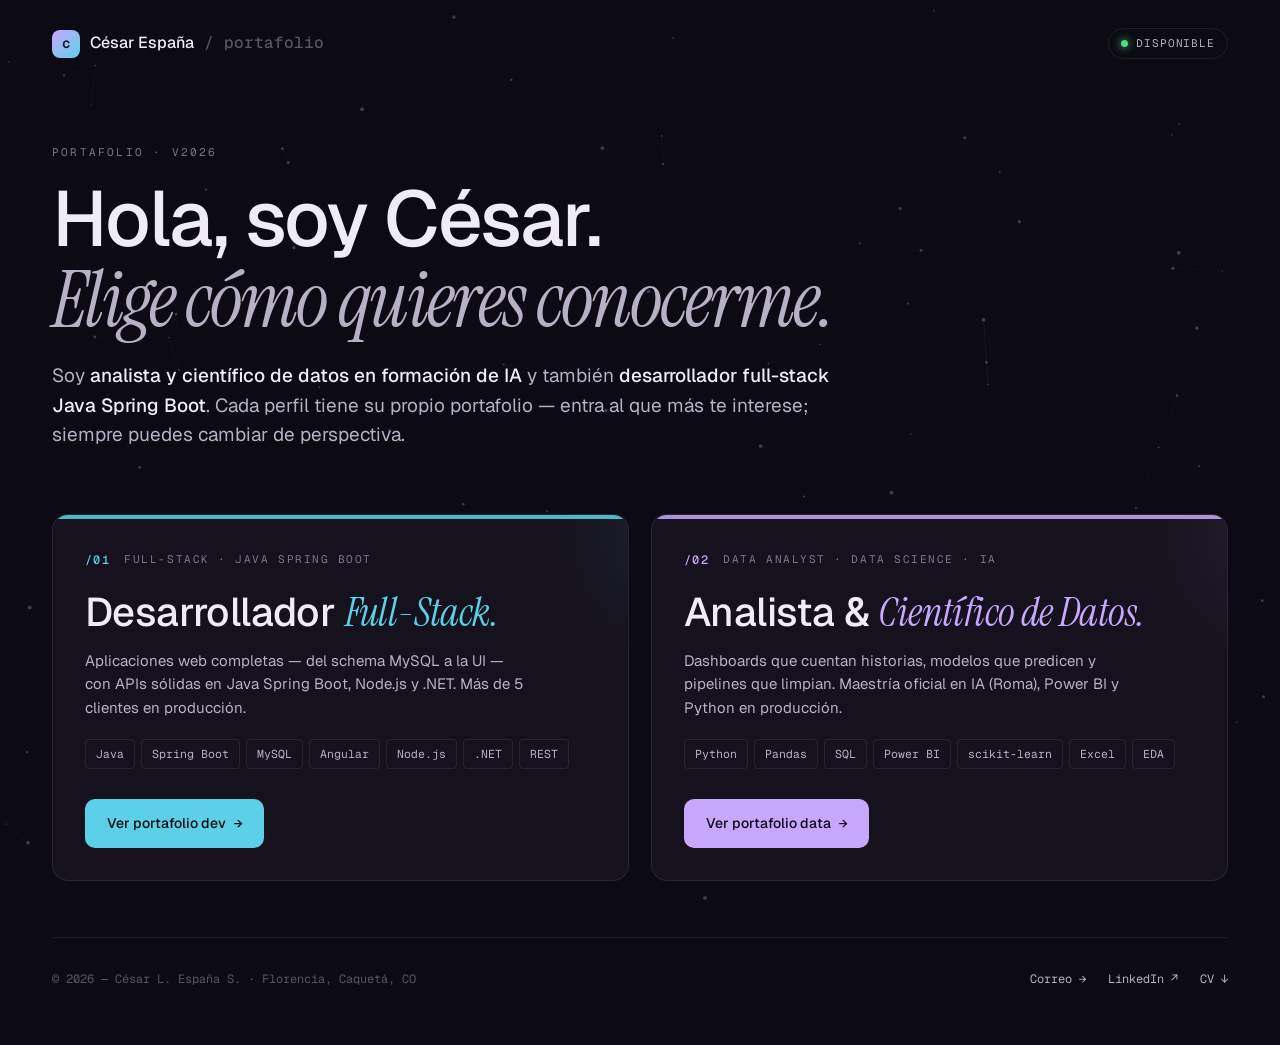
==== index.html @ 20177802 "Actualiza rutas tras renombrar carpetas a Develop/, Analyst/, Documentos/ - dev/ → Develop/ - analys" ====
<!doctype html>
<html lang="es">
<head>
<meta charset="utf-8" />
<meta name="viewport" content="width=device-width, initial-scale=1" />
<title>César España — Elige una perspectiva</title>
<meta name="description" content="César Libardo España Salguero — dos perspectivas: desarrollador Full-Stack Java Spring Boot y Analista / Científico de Datos." />

<link rel="icon" href="data:image/svg+xml,%3Csvg xmlns='http://www.w3.org/2000/svg' viewBox='0 0 32 32'%3E%3Crect width='32' height='32' rx='8' fill='%2315131c'/%3E%3Ctext x='16' y='22' font-family='monospace' font-size='18' fill='%23c8a8ff' text-anchor='middle'%3Ec%3C/text%3E%3C/svg%3E" />

<link rel="preconnect" href="https://fonts.googleapis.com">
<link rel="preconnect" href="https://fonts.gstatic.com" crossorigin>
<link href="https://fonts.googleapis.com/css2?family=Geist:wght@300;400;500;600;700&family=Geist+Mono:wght@400;500&family=Instrument+Serif:ital@0;1&display=swap" rel="stylesheet">

<link rel="stylesheet" href="style.css" />
</head>

<body>

<!-- fondo neuronal -->
<canvas id="ambientNet" aria-hidden="true"></canvas>

<main class="chooser">

  <!-- nav minimalista -->
  <header class="ch-top">
    <a class="brand" href="#">
      <span class="mark">c</span>
      <span>César España</span>
      <span class="mono muted">/ portafolio</span>
    </a>
    <span class="pill"><span class="dot"></span>Disponible</span>
  </header>

  <!-- intro centrado -->
  <section class="intro">
    <span class="eyebrow">Portafolio · v2026</span>
    <h1>
      Hola, soy César.<br/>
      <span class="serif">Elige cómo quieres conocerme.</span>
    </h1>
    <p class="lede">
      Soy <b>analista y científico de datos en formación de IA</b> y también
      <b>desarrollador full-stack Java Spring Boot</b>. Cada perfil tiene su propio
      portafolio — entra al que más te interese; siempre puedes cambiar de perspectiva.
    </p>
  </section>

  <!-- dos rutas -->
  <section class="paths">

    <a class="path path-dev" href="Develop/dev.html">
      <div class="ph-top">
        <span class="num">/01</span>
        <span class="tag">Full-Stack · Java Spring Boot</span>
      </div>
      <h2>Desarrollador <span class="serif">Full-Stack.</span></h2>
      <p>Aplicaciones web completas — del schema MySQL a la UI — con APIs sólidas
      en Java Spring Boot, Node.js y .NET. Más de 5 clientes en producción.</p>
      <ul class="ph-stack">
        <li>Java</li><li>Spring Boot</li><li>MySQL</li><li>Angular</li><li>Node.js</li><li>.NET</li><li>REST</li>
      </ul>
      <span class="ph-cta">Ver portafolio dev <span class="arrow">→</span></span>
    </a>

    <a class="path path-data" href="Analyst/analyst.html">
      <div class="ph-top">
        <span class="num">/02</span>
        <span class="tag">Data Analyst · Data Science · IA</span>
      </div>
      <h2>Analista &amp; <span class="serif">Científico de Datos.</span></h2>
      <p>Dashboards que cuentan historias, modelos que predicen y pipelines que limpian.
      Maestría oficial en IA (Roma), Power BI y Python en producción.</p>
      <ul class="ph-stack">
        <li>Python</li><li>Pandas</li><li>SQL</li><li>Power BI</li><li>scikit-learn</li><li>Excel</li><li>EDA</li>
      </ul>
      <span class="ph-cta">Ver portafolio data <span class="arrow">→</span></span>
    </a>

  </section>

  <!-- footer minimalista del chooser -->
  <footer class="ch-foot">
    <div class="ch-foot-row">
      <span class="mono muted">© 2026 — César L. España S. · Florencia, Caquetá, CO</span>
      <div class="ch-links">
        <a href="mailto:cesarespana.dev@gmail.com">Correo →</a>
        <a href="https://www.linkedin.com/in/cesar-libardo-espana-salguero-analista-de-datos-developer/" target="_blank" rel="noopener">LinkedIn ↗</a>
        <a href="Documentos/Cesar-Espana-CV.pdf" download>CV ↓</a>
      </div>
    </div>
  </footer>

</main>

<script src="app.js"></script>
</body>
</html>
---- style.css ----
/* ============================================================
   CHOOSER · index.html
   Landing con 2 botones — Desarrollador Full-Stack / Data Analyst
   ============================================================ */

/* ====== TOKENS ====== */
:root {
  --bg: #0c0a12;
  --bg-2: #110e18;
  --bg-card: #16121d;
  --line: rgba(255,255,255,0.08);
  --line-2: rgba(255,255,255,0.15);

  --text: #f0ecf7;
  --text-2: #b8b0c5;
  --text-3: #7d748a;
  --muted: #5a5365;

  --dev: #5cd0e8;        /* cyan */
  --data: #c8a8ff;       /* violet */
  --warn: #f0b95c;

  --font-sans: 'Geist', system-ui, -apple-system, sans-serif;
  --font-mono: 'Geist Mono', ui-monospace, monospace;
  --font-serif: 'Instrument Serif', Georgia, serif;
}

/* ====== BASE ====== */
* { box-sizing: border-box; margin: 0; padding: 0; }
html, body { height: 100%; background: var(--bg); color: var(--text); font-family: var(--font-sans); }
body { font-size: 16px; line-height: 1.55; -webkit-font-smoothing: antialiased; overflow-x: hidden; }
a { color: inherit; text-decoration: none; }
.serif { font-family: var(--font-serif); font-style: italic; font-weight: 400; }
.mono  { font-family: var(--font-mono); }
.muted { color: var(--muted); }
.eyebrow {
  display: inline-block;
  font-family: var(--font-mono);
  font-size: 11px;
  letter-spacing: 0.2em;
  text-transform: uppercase;
  color: var(--text-3);
  margin-bottom: 18px;
}

/* ====== FONDO NEURONAL ====== */
#ambientNet {
  position: fixed;
  inset: 0;
  width: 100%;
  height: 100%;
  z-index: 0;
  opacity: 0.55;
  pointer-events: none;
}

/* ====== LAYOUT GENERAL ====== */
.chooser {
  position: relative;
  z-index: 2;
  max-width: 1240px;
  margin: 0 auto;
  padding: 28px 32px 56px;
  min-height: 100vh;
  display: flex;
  flex-direction: column;
  gap: 56px;
}
@media (max-width: 720px) {
  .chooser { padding: 22px 18px 40px; gap: 40px; }
}

/* nav minimalista */
.ch-top {
  display: flex;
  align-items: center;
  justify-content: space-between;
  gap: 18px;
}
.brand {
  display: inline-flex;
  align-items: center;
  gap: 10px;
  font-weight: 500;
}
.brand .mark {
  width: 28px; height: 28px;
  border-radius: 8px;
  background: linear-gradient(135deg, var(--data), var(--dev));
  color: #1a1421;
  display: grid; place-items: center;
  font-family: var(--font-mono);
  font-weight: 600;
  font-size: 14px;
}
.pill {
  display: inline-flex;
  align-items: center;
  gap: 8px;
  padding: 6px 12px;
  border: 1px solid var(--line);
  border-radius: 999px;
  font-family: var(--font-mono);
  font-size: 11px;
  letter-spacing: 0.08em;
  text-transform: uppercase;
  color: var(--text-2);
}
.pill .dot {
  width: 7px; height: 7px;
  background: #4ade80;
  border-radius: 50%;
  box-shadow: 0 0 8px #4ade80;
  animation: pulse 2.4s ease-in-out infinite;
}
@keyframes pulse { 0%,100% { opacity: 0.6; } 50% { opacity: 1; } }

/* intro */
.intro {
  max-width: 820px;
  margin: 24px 0 0;
}
.intro h1 {
  font-size: clamp(40px, 6.4vw, 78px);
  line-height: 1.02;
  letter-spacing: -0.025em;
  font-weight: 500;
  margin-bottom: 22px;
}
.intro h1 .serif { color: var(--text-2); }
.intro .lede {
  font-size: clamp(16px, 1.6vw, 19px);
  color: var(--text-2);
  max-width: 64ch;
}
.intro .lede b { color: var(--text); font-weight: 500; }

/* paths */
.paths {
  display: grid;
  grid-template-columns: 1fr 1fr;
  gap: 22px;
  margin-top: 8px;
}
@media (max-width: 860px) {
  .paths { grid-template-columns: 1fr; }
}

.path {
  position: relative;
  display: flex;
  flex-direction: column;
  gap: 16px;
  padding: 36px 32px 32px;
  background: var(--bg-card);
  border: 1px solid var(--line);
  border-radius: 16px;
  overflow: hidden;
  transition: transform .35s cubic-bezier(.2,.7,.2,1), border-color .25s, box-shadow .25s;
}
.path::before {
  content: "";
  position: absolute;
  inset: 0 0 auto 0;
  height: 4px;
  background: var(--accent);
  opacity: 0.85;
}
.path::after {
  content: "";
  position: absolute;
  inset: -40% -40% auto auto;
  width: 320px; height: 320px;
  background: radial-gradient(circle at center, var(--accent) 0%, transparent 65%);
  opacity: 0.10;
  pointer-events: none;
  transition: opacity .35s;
}
.path:hover {
  transform: translateY(-4px);
  border-color: var(--accent);
  box-shadow: 0 24px 60px -28px rgba(0,0,0,0.6);
}
.path:hover::after { opacity: 0.22; }

.path-dev  { --accent: var(--dev); }
.path-data { --accent: var(--data); }

.ph-top {
  display: flex;
  align-items: center;
  gap: 14px;
}
.path .num {
  font-family: var(--font-mono);
  font-size: 12px;
  letter-spacing: 0.12em;
  color: var(--accent);
  font-weight: 500;
}
.path .tag {
  font-family: var(--font-mono);
  font-size: 11px;
  letter-spacing: 0.14em;
  text-transform: uppercase;
  color: var(--text-3);
}

.path h2 {
  font-size: clamp(28px, 3.2vw, 40px);
  line-height: 1.05;
  letter-spacing: -0.015em;
  font-weight: 500;
  margin-top: 6px;
}
.path h2 .serif { color: var(--accent); }
.path p {
  color: var(--text-2);
  font-size: 15px;
  max-width: 44ch;
}

.ph-stack {
  list-style: none;
  display: flex;
  flex-wrap: wrap;
  gap: 6px;
  margin-top: 4px;
}
.ph-stack li {
  font-family: var(--font-mono);
  font-size: 11.5px;
  padding: 5px 10px;
  border: 1px solid var(--line);
  border-radius: 4px;
  color: var(--text-2);
}

.ph-cta {
  display: inline-flex;
  align-items: center;
  gap: 8px;
  margin-top: 14px;
  padding: 14px 22px;
  background: var(--accent);
  color: #0c0a12;
  font-weight: 500;
  font-size: 14px;
  border-radius: 10px;
  width: fit-content;
  transition: gap .2s;
}
.path:hover .ph-cta { gap: 14px; }
.ph-cta .arrow { font-family: var(--font-mono); }

/* footer */
.ch-foot {
  margin-top: auto;
  padding-top: 32px;
  border-top: 1px solid var(--line);
}
.ch-foot-row {
  display: flex;
  justify-content: space-between;
  flex-wrap: wrap;
  gap: 16px;
  font-size: 12px;
  color: var(--text-3);
}
.ch-links {
  display: flex;
  gap: 22px;
  font-family: var(--font-mono);
  font-size: 12px;
}
.ch-links a {
  color: var(--text-2);
  transition: color .2s;
}
.ch-links a:hover { color: var(--text); }

/* reveal entry */
.intro, .paths, .ch-foot {
  animation: rise .8s cubic-bezier(.2,.7,.2,1) both;
}
.paths { animation-delay: .15s; }
.ch-foot { animation-delay: .3s; }
@keyframes rise {
  from { opacity: 0; transform: translateY(14px); }
  to   { opacity: 1; transform: none; }
}
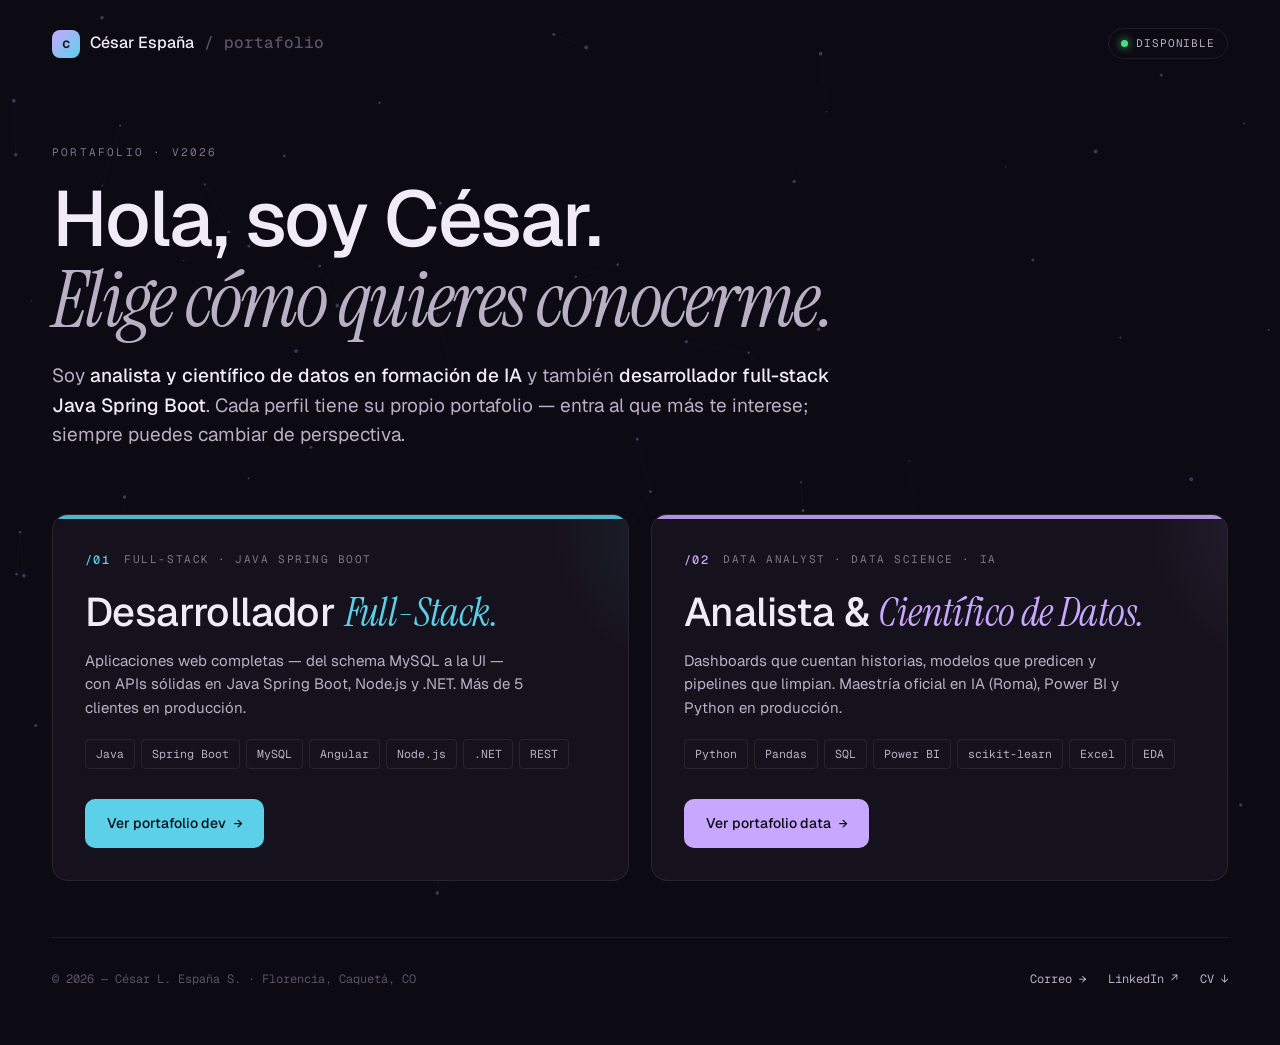
==== commit 959adb84: "Corrige rutas a analyst/ con minuscula para GitHub Pages (Linux) GitHub Pages es sensible a mayuscul" ====
--- a/index.html
+++ b/index.html
@@ -63,7 +63,7 @@
       <span class="ph-cta">Ver portafolio dev <span class="arrow">→</span></span>
     </a>
 
-    <a class="path path-data" href="Analyst/analyst.html">
+    <a class="path path-data" href="analyst/analyst.html">
       <div class="ph-top">
         <span class="num">/02</span>
         <span class="tag">Data Analyst · Data Science · IA</span>
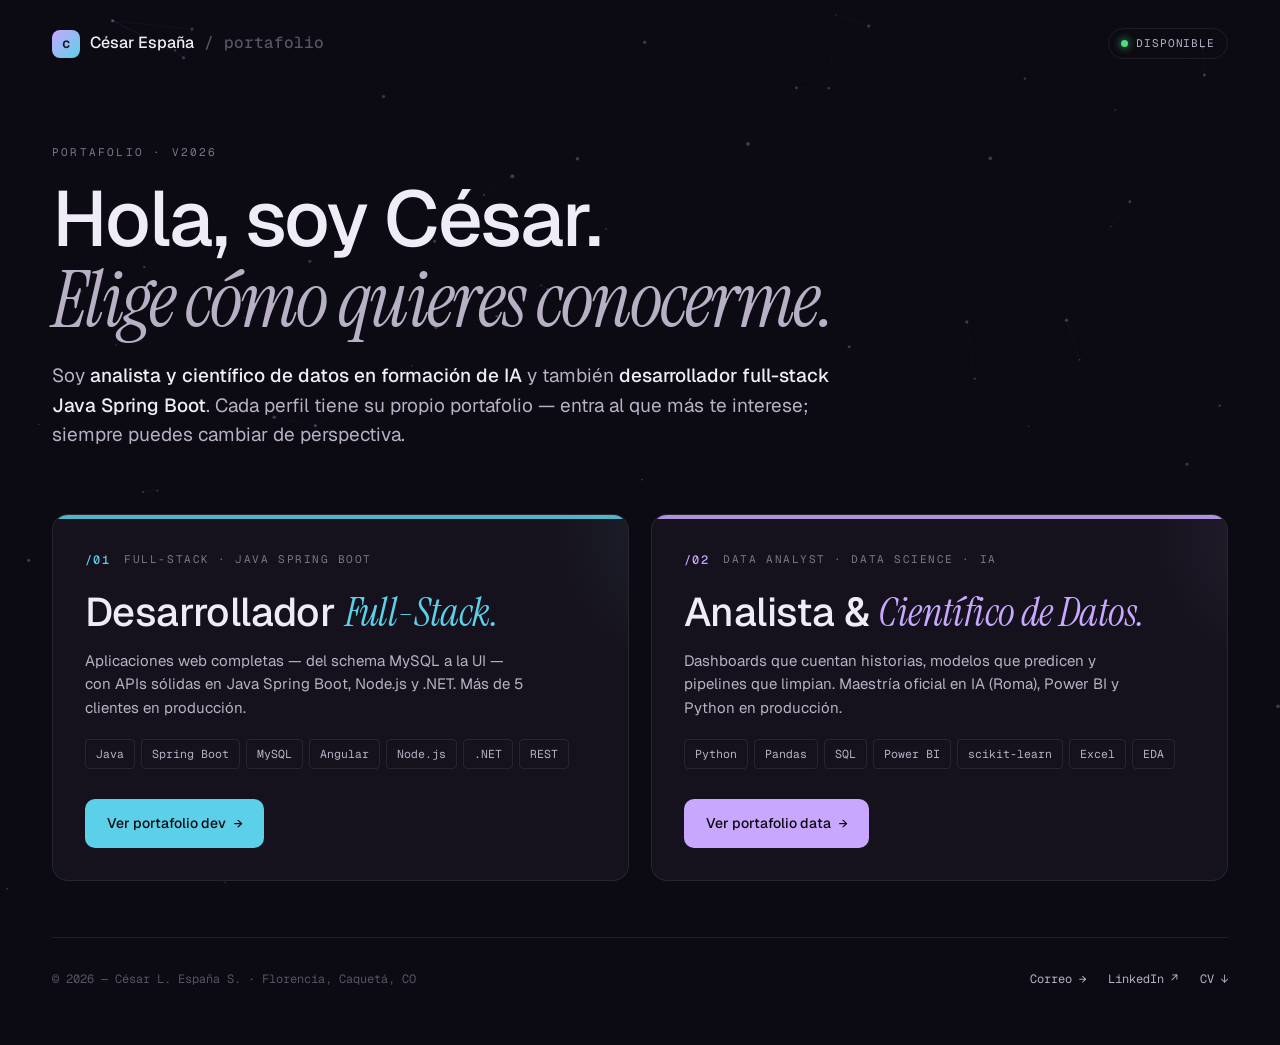
==== commit 8c01eb25: "Renombra analyst/ a Analyst/ en git y actualiza rutas Co-Authored-By: Claude Sonnet 4.6 <noreply@ant" ====
--- a/index.html
+++ b/index.html
@@ -63,7 +63,7 @@
       <span class="ph-cta">Ver portafolio dev <span class="arrow">→</span></span>
     </a>
 
-    <a class="path path-data" href="analyst/analyst.html">
+    <a class="path path-data" href="Analyst/analyst.html">
       <div class="ph-top">
         <span class="num">/02</span>
         <span class="tag">Data Analyst · Data Science · IA</span>
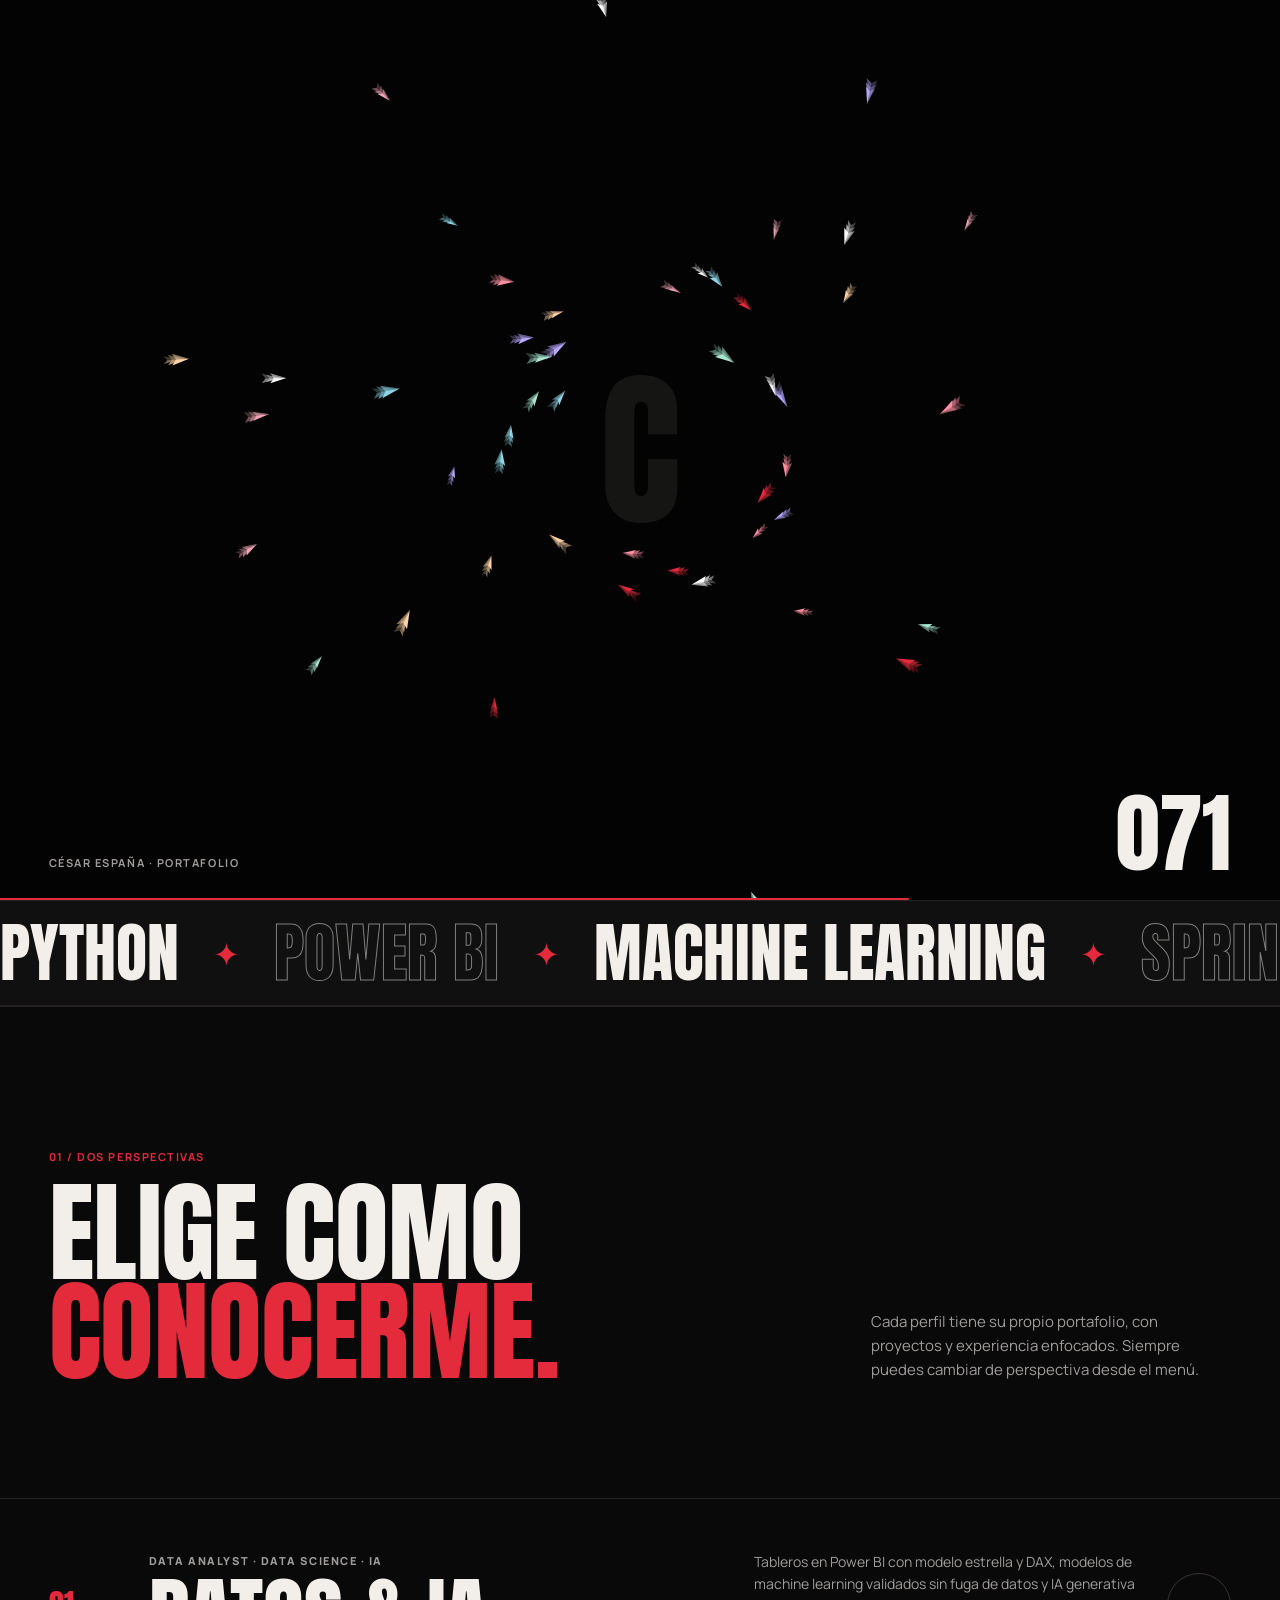
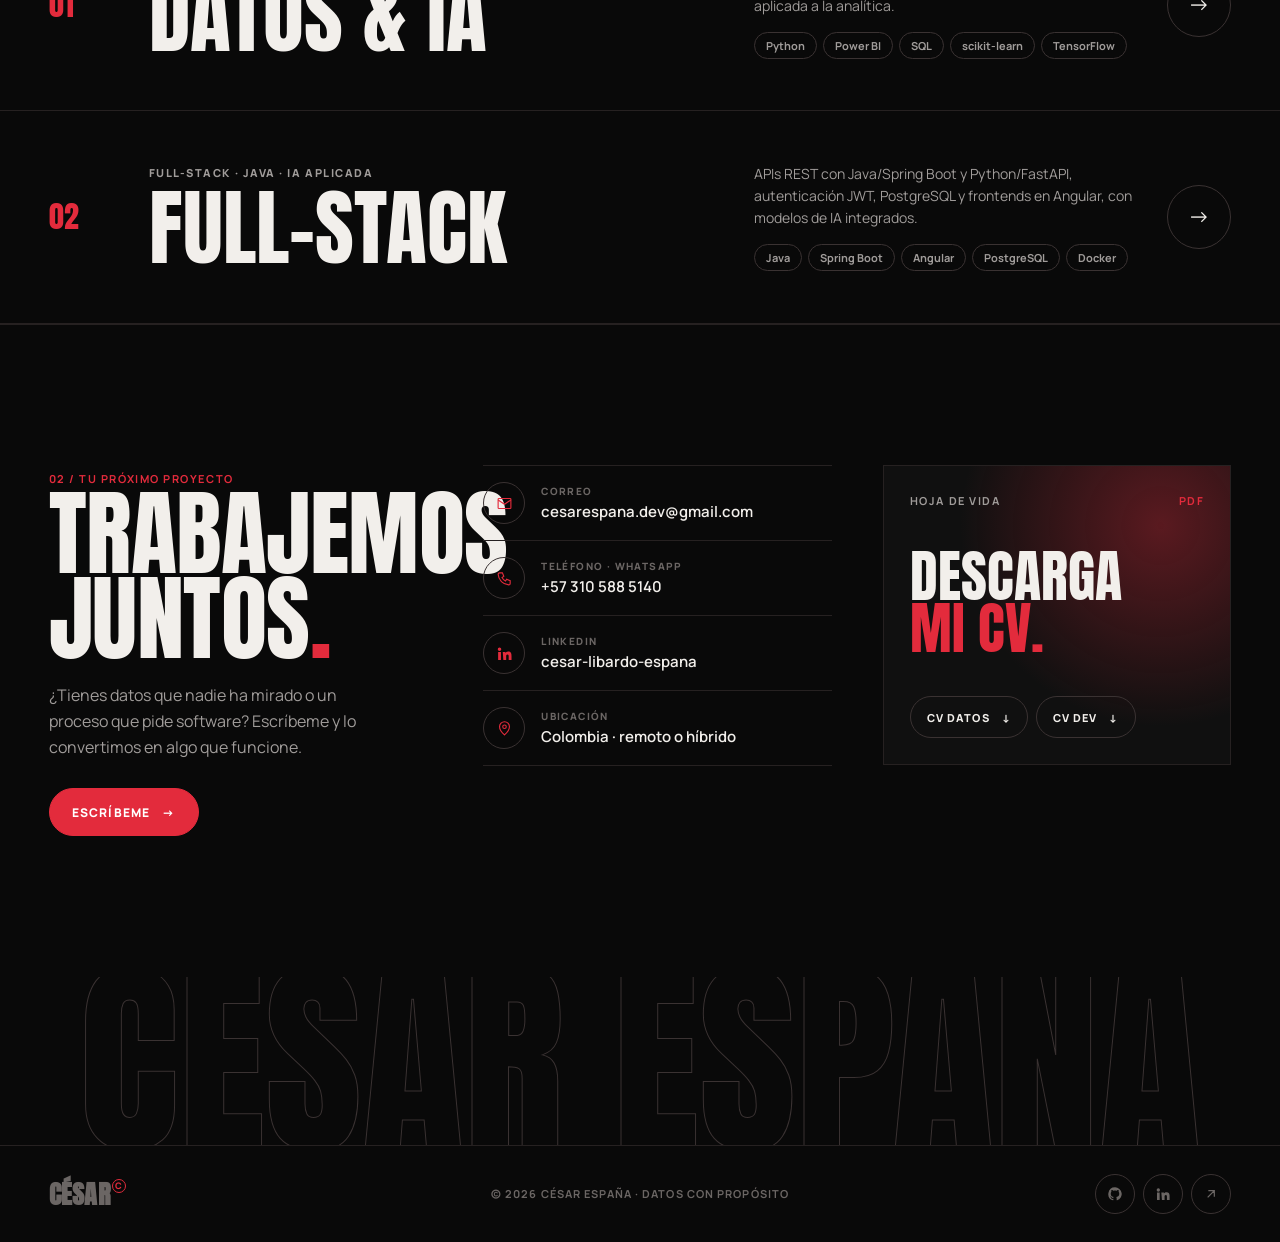
==== commit 2d8b09a1: "Rediseño del portafolio estilo cinematográfico y datos actualizados - Nuevo sistema visual compartid" ====
--- a/index.html
+++ b/index.html
@@ -3,96 +3,188 @@
 <head>
 <meta charset="utf-8" />
 <meta name="viewport" content="width=device-width, initial-scale=1" />
-<title>César España — Elige una perspectiva</title>
-<meta name="description" content="César Libardo España Salguero — dos perspectivas: desarrollador Full-Stack Java Spring Boot y Analista / Científico de Datos." />
-
-<link rel="icon" href="data:image/svg+xml,%3Csvg xmlns='http://www.w3.org/2000/svg' viewBox='0 0 32 32'%3E%3Crect width='32' height='32' rx='8' fill='%2315131c'/%3E%3Ctext x='16' y='22' font-family='monospace' font-size='18' fill='%23c8a8ff' text-anchor='middle'%3Ec%3C/text%3E%3C/svg%3E" />
-
+<title>César España · Portafolio</title>
+<meta name="description" content="César Libardo España Salguero: Ingeniero en Sistemas y Magíster en Inteligencia Artificial. Analista y científico de datos, y desarrollador full-stack con Java y Spring Boot." />
+<meta name="theme-color" content="#090909" />
+<link rel="icon" href="data:image/svg+xml,%3Csvg xmlns='http://www.w3.org/2000/svg' viewBox='0 0 32 32'%3E%3Crect width='32' height='32' fill='%23090909'/%3E%3Ctext x='16' y='25' font-family='Impact,sans-serif' font-size='24' fill='%23e32b3c' text-anchor='middle'%3EC%3C/text%3E%3C/svg%3E" />
 <link rel="preconnect" href="https://fonts.googleapis.com">
 <link rel="preconnect" href="https://fonts.gstatic.com" crossorigin>
-<link href="https://fonts.googleapis.com/css2?family=Geist:wght@300;400;500;600;700&family=Geist+Mono:wght@400;500&family=Instrument+Serif:ital@0;1&display=swap" rel="stylesheet">
-
-<link rel="stylesheet" href="style.css" />
+<link href="https://fonts.googleapis.com/css2?family=Anton&family=Caveat:wght@500&family=JetBrains+Mono:wght@400;500&family=Manrope:wght@400;500;600;700;800&display=swap" rel="stylesheet">
+<link rel="stylesheet" href="assets/theme.css" />
 </head>
 
-<body>
+<body data-page="home" class="page-home">
 
-<!-- fondo neuronal -->
-<canvas id="ambientNet" aria-hidden="true"></canvas>
+<!-- ═══════ PRELOADER: bandada alrededor de la C ═══════ -->
+<div class="preloader" id="preloader" aria-hidden="true">
+  <canvas></canvas>
+  <span class="pl-mark">C</span>
+  <div class="pl-foot">
+    <span class="label">César España · Portafolio</span>
+    <span class="pl-count">000</span>
+  </div>
+  <span class="pl-line"></span>
+</div>
 
-<main class="chooser">
+<div class="scroll-progress" aria-hidden="true"></div>
 
-  <!-- nav minimalista -->
-  <header class="ch-top">
-    <a class="brand" href="#">
-      <span class="mark">c</span>
-      <span>César España</span>
-      <span class="mono muted">/ portafolio</span>
+<!-- ═══════ HEADER ═══════ -->
+<header class="site-header">
+  <a class="logo" href="#home" aria-label="César España, inicio">CÉSAR<sup>C</sup></a>
+  <nav class="desktop-nav" aria-label="Principal">
+    <a href="#perspectivas">Perspectivas</a>
+    <a href="Analyst/analyst.html">Datos &amp; IA</a>
+    <a href="Develop/dev.html">Full-Stack</a>
+    <a href="#contacto">Contacto</a>
+  </nav>
+  <div class="header-actions">
+    <button class="motion-toggle" type="button"><i></i><span>Motion on</span></button>
+    <a class="header-cta" href="mailto:cesarespana.dev@gmail.com">Hablemos <span class="arr">↗</span></a>
+    <button class="menu-btn" type="button" aria-label="Abrir menú" aria-expanded="false"><span></span><span></span></button>
+  </div>
+</header>
+
+<div class="mobile-menu">
+  <nav aria-label="Menú móvil">
+    <a href="#perspectivas">Perspectivas</a>
+    <a href="Analyst/analyst.html">Datos &amp; IA</a>
+    <a href="Develop/dev.html">Full-Stack</a>
+    <a href="#contacto">Contacto</a>
+  </nav>
+  <div class="mm-foot">
+    <button class="motion-toggle" type="button"><i></i><span>Motion on</span></button>
+    <a class="label" href="mailto:cesarespana.dev@gmail.com">cesarespana.dev@gmail.com</a>
+  </div>
+</div>
+
+<main>
+
+<!-- ═══════ HERO ═══════ -->
+<section class="hero" id="home">
+  <div class="hero-meta">
+    <div class="role-line">
+      <span class="label red">Datos · IA / Full-Stack</span>
+      <span class="label">Ingeniero en Sistemas · Magíster en IA</span>
+    </div>
+    <span class="availability"><i></i>Disponible para trabajar</span>
+  </div>
+
+  <h1 class="hero-title">Portafolio</h1>
+
+  <div class="hero-photo">
+    <img src="Documentos/cesar-cutout.webp" alt="Retrato de César España" width="943" height="1024" />
+  </div>
+
+  <p class="hero-hand">hola, soy <b>César</b></p>
+
+  <div class="hero-intro fade-up" style="--d:1.1s">
+    <p>Soy <b>Ingeniero en Sistemas y Magíster en Inteligencia Artificial</b>. Convierto datos en tableros
+      que se entienden y construyo aplicaciones con Java, Python e IA. Elige qué perfil quieres ver.</p>
+  </div>
+
+  <div class="hero-side fade-up" style="--d:1.25s">
+    <div class="stat">+1 año<small>Freelance con clientes</small></div>
+    <div class="stat">02<small>Másteres en IA</small></div>
+  </div>
+
+  <div class="hero-bottom">
+    <a class="play-link" href="#perspectivas"><span class="circle">▶</span>Elegir perspectiva</a>
+    <span class="scroll-cue">Desliza para descubrir <i>↓</i></span>
+    <span class="label">Colombia · 2026</span>
+  </div>
+</section>
+
+<!-- ═══════ MARQUEE ═══════ -->
+<div class="marquee" aria-hidden="true">
+  <div class="marquee-track">
+    <span>Python</span><span>Power BI</span><span>Machine Learning</span><span>Spring Boot</span><span>SQL</span><span>TensorFlow</span><span>Angular</span><span>FastAPI</span>
+    <span>Python</span><span>Power BI</span><span>Machine Learning</span><span>Spring Boot</span><span>SQL</span><span>TensorFlow</span><span>Angular</span><span>FastAPI</span>
+  </div>
+</div>
+
+<!-- ═══════ PERSPECTIVAS ═══════ -->
+<section id="perspectivas">
+  <div class="section-wrap" style="padding-bottom:40px">
+    <div class="sec-head">
+      <div>
+        <span class="label red">01 / Dos perspectivas</span>
+        <h2 class="sec-title" data-split>Elige cómo<br><span class="accent">conocerme.</span></h2>
+      </div>
+      <p class="reveal">Cada perfil tiene su propio portafolio, con proyectos y experiencia enfocados.
+        Siempre puedes cambiar de perspectiva desde el menú.</p>
+    </div>
+  </div>
+
+  <div class="paths">
+    <a class="path reveal" href="Analyst/analyst.html">
+      <span class="path-num">01</span>
+      <h2><small>Data Analyst · Data Science · IA</small>Datos &amp; IA</h2>
+      <div class="path-copy">
+        <p>Tableros en Power BI con modelo estrella y DAX, modelos de machine learning validados sin fuga de datos
+          y IA generativa aplicada a la analítica.</p>
+        <div class="chips"><span class="chip">Python</span><span class="chip">Power BI</span><span class="chip">SQL</span><span class="chip">scikit-learn</span><span class="chip">TensorFlow</span></div>
+      </div>
+      <span class="path-arr">→</span>
     </a>
-    <span class="pill"><span class="dot"></span>Disponible</span>
-  </header>
+    <a class="path reveal" href="Develop/dev.html">
+      <span class="path-num">02</span>
+      <h2><small>Full-Stack · Java · IA aplicada</small>Full-Stack</h2>
+      <div class="path-copy">
+        <p>APIs REST con Java/Spring Boot y Python/FastAPI, autenticación JWT, PostgreSQL y frontends en Angular,
+          con modelos de IA integrados.</p>
+        <div class="chips"><span class="chip">Java</span><span class="chip">Spring Boot</span><span class="chip">Angular</span><span class="chip">PostgreSQL</span><span class="chip">Docker</span></div>
+      </div>
+      <span class="path-arr">→</span>
+    </a>
+  </div>
+</section>
 
-  <!-- intro centrado -->
-  <section class="intro">
-    <span class="eyebrow">Portafolio · v2026</span>
-    <h1>
-      Hola, soy César.<br/>
-      <span class="serif">Elige cómo quieres conocerme.</span>
-    </h1>
-    <p class="lede">
-      Soy <b>analista y científico de datos en formación de IA</b> y también
-      <b>desarrollador full-stack Java Spring Boot</b>. Cada perfil tiene su propio
-      portafolio — entra al que más te interese; siempre puedes cambiar de perspectiva.
-    </p>
-  </section>
+<!-- ═══════ CONTACTO ═══════ -->
+<section class="section-wrap" id="contacto">
+  <div class="contact-grid">
+    <div class="contact-intro">
+      <span class="label red">02 / Tu próximo proyecto</span>
+      <h2 class="sec-title" data-split>Trabajemos<br>juntos<span class="dot">.</span></h2>
+      <p class="reveal">¿Tienes datos que nadie ha mirado o un proceso que pide software? Escríbeme y lo convertimos en algo que funcione.</p>
+      <a class="btn btn-solid reveal" href="mailto:cesarespana.dev@gmail.com">Escríbeme <span class="arr">→</span></a>
+    </div>
 
-  <!-- dos rutas -->
-  <section class="paths">
+    <ul class="contact-list reveal" style="--d:.1s">
+      <li><span class="ic"><svg viewBox="0 0 24 24" fill="none" stroke="currentColor" stroke-width="1.6"><rect x="3" y="5" width="18" height="14" rx="1"/><path d="m3 7 9 6 9-6"/></svg></span>
+        <div><small>Correo</small><a href="mailto:cesarespana.dev@gmail.com">cesarespana.dev@gmail.com</a></div></li>
+      <li><span class="ic"><svg viewBox="0 0 24 24" fill="none" stroke="currentColor" stroke-width="1.6"><path d="M5 4h4l2 5-2.5 1.5a11 11 0 0 0 5 5L15 13l5 2v4a2 2 0 0 1-2 2A16 16 0 0 1 3 6a2 2 0 0 1 2-2"/></svg></span>
+        <div><small>Teléfono · WhatsApp</small><a href="tel:+573105885140">+57 310 588 5140</a></div></li>
+      <li><span class="ic"><svg viewBox="0 0 24 24" fill="currentColor"><path d="M4.98 3.5a2.5 2.5 0 1 1 0 5 2.5 2.5 0 0 1 0-5M3 9.75h4V21H3zM9.5 9.75h3.8v1.6h.06c.53-1 1.83-2.05 3.77-2.05 4.03 0 4.77 2.65 4.77 6.1V21h-4v-4.9c0-1.17-.02-2.68-1.63-2.68-1.64 0-1.89 1.28-1.89 2.6V21h-4z"/></svg></span>
+        <div><small>LinkedIn</small><a href="https://www.linkedin.com/in/cesar-libardo-espana-salguero-analista-de-datos-developer/" target="_blank" rel="noopener">cesar-libardo-espana</a></div></li>
+      <li><span class="ic"><svg viewBox="0 0 24 24" fill="none" stroke="currentColor" stroke-width="1.6"><path d="M12 21s-7-6.2-7-11.5A7 7 0 0 1 19 9.5C19 14.8 12 21 12 21z"/><circle cx="12" cy="9.5" r="2.5"/></svg></span>
+        <div><small>Ubicación</small><span class="v">Colombia · remoto o híbrido</span></div></li>
+    </ul>
 
-    <a class="path path-dev" href="Develop/dev.html">
-      <div class="ph-top">
-        <span class="num">/01</span>
-        <span class="tag">Full-Stack · Java Spring Boot</span>
-      </div>
-      <h2>Desarrollador <span class="serif">Full-Stack.</span></h2>
-      <p>Aplicaciones web completas — del schema MySQL a la UI — con APIs sólidas
-      en Java Spring Boot, Node.js y .NET. Más de 5 clientes en producción.</p>
-      <ul class="ph-stack">
-        <li>Java</li><li>Spring Boot</li><li>MySQL</li><li>Angular</li><li>Node.js</li><li>.NET</li><li>REST</li>
-      </ul>
-      <span class="ph-cta">Ver portafolio dev <span class="arrow">→</span></span>
-    </a>
-
-    <a class="path path-data" href="Analyst/analyst.html">
-      <div class="ph-top">
-        <span class="num">/02</span>
-        <span class="tag">Data Analyst · Data Science · IA</span>
-      </div>
-      <h2>Analista &amp; <span class="serif">Científico de Datos.</span></h2>
-      <p>Dashboards que cuentan historias, modelos que predicen y pipelines que limpian.
-      Maestría oficial en IA (Roma), Power BI y Python en producción.</p>
-      <ul class="ph-stack">
-        <li>Python</li><li>Pandas</li><li>SQL</li><li>Power BI</li><li>scikit-learn</li><li>Excel</li><li>EDA</li>
-      </ul>
-      <span class="ph-cta">Ver portafolio data <span class="arrow">→</span></span>
-    </a>
-
-  </section>
-
-  <!-- footer minimalista del chooser -->
-  <footer class="ch-foot">
-    <div class="ch-foot-row">
-      <span class="mono muted">© 2026 — César L. España S. · Florencia, Caquetá, CO</span>
-      <div class="ch-links">
-        <a href="mailto:cesarespana.dev@gmail.com">Correo →</a>
-        <a href="https://www.linkedin.com/in/cesar-libardo-espana-salguero-analista-de-datos-developer/" target="_blank" rel="noopener">LinkedIn ↗</a>
-        <a href="Documentos/Cesar-Espana-CV.pdf" download>CV ↓</a>
+    <div class="contact-card reveal" style="--d:.2s">
+      <div class="cc-top"><span class="label">Hoja de vida</span><span class="label red">PDF</span></div>
+      <h3>Descarga<span>mi CV.</span></h3>
+      <div class="btn-row">
+        <a class="btn" href="Documentos/Data –Cesar-España-CV.pdf" download>CV Datos <span class="arr">↓</span></a>
+        <a class="btn" href="Documentos/Dev –Cesar-España-CV.pdf" download>CV Dev <span class="arr">↓</span></a>
       </div>
     </div>
-  </footer>
+  </div>
+</section>
 
 </main>
 
-<script src="app.js"></script>
+<p class="big-name" aria-hidden="true">César España</p>
+
+<footer class="footer">
+  <a class="logo" href="#home">CÉSAR<sup>C</sup></a>
+  <span>© <span data-year>2026</span> César España · Datos con propósito</span>
+  <div class="socials">
+    <a class="icon-btn" href="https://github.com/CesarEspa" target="_blank" rel="noopener" aria-label="GitHub"><svg viewBox="0 0 24 24" fill="currentColor"><path d="M12 2a10 10 0 0 0-3.16 19.49c.5.09.68-.22.68-.48v-1.7c-2.78.6-3.37-1.34-3.37-1.34-.45-1.16-1.11-1.47-1.11-1.47-.9-.62.07-.6.07-.6 1 .07 1.53 1.03 1.53 1.03.9 1.52 2.34 1.08 2.91.83.09-.65.35-1.09.63-1.34-2.22-.25-4.56-1.11-4.56-4.94 0-1.09.39-1.98 1.03-2.68-.1-.25-.45-1.27.1-2.65 0 0 .84-.27 2.75 1.02a9.6 9.6 0 0 1 5 0c1.91-1.29 2.75-1.02 2.75-1.02.55 1.38.2 2.4.1 2.65.64.7 1.03 1.59 1.03 2.68 0 3.84-2.34 4.69-4.57 4.93.36.31.68.92.68 1.85v2.75c0 .27.18.58.69.48A10 10 0 0 0 12 2"/></svg></a>
+    <a class="icon-btn" href="https://www.linkedin.com/in/cesar-libardo-espana-salguero-analista-de-datos-developer/" target="_blank" rel="noopener" aria-label="LinkedIn"><svg viewBox="0 0 24 24" fill="currentColor"><path d="M4.98 3.5a2.5 2.5 0 1 1 0 5 2.5 2.5 0 0 1 0-5M3 9.75h4V21H3zM9.5 9.75h3.8v1.6h.06c.53-1 1.83-2.05 3.77-2.05 4.03 0 4.77 2.65 4.77 6.1V21h-4v-4.9c0-1.17-.02-2.68-1.63-2.68-1.64 0-1.89 1.28-1.89 2.6V21h-4z"/></svg></a>
+    <a class="icon-btn" href="#home" aria-label="Volver arriba"><svg viewBox="0 0 24 24" fill="none" stroke="currentColor" stroke-width="1.8"><path d="M7 17 17 7M8 7h9v9"/></svg></a>
+  </div>
+</footer>
+
+<script src="assets/theme.js"></script>
 </body>
 </html>
--- a/assets/theme.css
+++ b/assets/theme.css
@@ -0,0 +1,1118 @@
+/* ============================================================
+   PORTAFOLIO · CÉSAR ESPAÑA — THEME.CSS
+   Sistema visual compartido por index, Analyst y Develop.
+   Estética: negro cinematográfico, tipografía Anton gigante,
+   un solo acento rojo, líneas finas.
+   ─────────────────────────────────────────────────────────────
+   Para cambiar el color de acento, edita --accent / --accent-2.
+   ============================================================ */
+
+:root {
+  --bg: #090909;
+  --panel: #101010;
+  --panel-2: #151414;
+  --ink: #f2efeb;
+  --muted: #a09c9a;
+  --dim: #6b6664;
+  --line: #262121;
+  --line-2: #3a3232;
+  --accent: #e32b3c;
+  --accent-2: #a6081c;
+  --accent-soft: rgba(227, 43, 60, .14);
+
+  --display: "Anton", Impact, "Arial Narrow", sans-serif;
+  --body: "Manrope", system-ui, sans-serif;
+  --hand: "Caveat", cursive;
+  --mono: "JetBrains Mono", ui-monospace, Consolas, monospace;
+
+  --gutter: clamp(16px, 3.8vw, 68px);
+  --header-h: 72px;
+  --ease: cubic-bezier(.22, 1, .36, 1);
+  --ease-io: cubic-bezier(.76, 0, .24, 1);
+}
+
+*, *::before, *::after { box-sizing: border-box; }
+html { -webkit-text-size-adjust: 100%; scroll-behavior: smooth; }
+body {
+  margin: 0;
+  background: var(--bg);
+  color: var(--ink);
+  font-family: var(--body);
+  font-size: 16px;
+  line-height: 1.6;
+  -webkit-font-smoothing: antialiased;
+  overflow-x: hidden;
+}
+body.is-locked { overflow: hidden; }
+img { max-width: 100%; display: block; }
+a { color: inherit; text-decoration: none; }
+button { font: inherit; color: inherit; background: none; border: 0; cursor: pointer; padding: 0; }
+::selection { background: var(--accent); color: #fff; }
+:focus-visible { outline: 2px solid var(--accent); outline-offset: 3px; }
+
+/* grano de película sobre todo el sitio */
+body::after {
+  content: "";
+  position: fixed; inset: 0;
+  pointer-events: none;
+  z-index: 900;
+  opacity: .07;
+  background-image: url("data:image/svg+xml,%3Csvg xmlns='http://www.w3.org/2000/svg' width='160' height='160'%3E%3Cfilter id='n'%3E%3CfeTurbulence type='fractalNoise' baseFrequency='.85' numOctaves='3' stitchTiles='stitch'/%3E%3C/filter%3E%3Crect width='100%25' height='100%25' filter='url(%23n)'/%3E%3C/svg%3E");
+}
+
+.wrap { padding-inline: var(--gutter); }
+.accent { color: var(--accent); }
+.mono { font-family: var(--mono); }
+.label {
+  font-size: 11px;
+  font-weight: 700;
+  letter-spacing: .14em;
+  text-transform: uppercase;
+  color: var(--muted);
+}
+.label.red { color: var(--accent); }
+.hand { font-family: var(--hand); color: var(--accent); }
+.sr-only { position: absolute; width: 1px; height: 1px; overflow: hidden; clip: rect(0 0 0 0); white-space: nowrap; }
+
+/* ============================================================
+   PRELOADER — bandada de aviones de papel alrededor de la "C"
+   ============================================================ */
+.preloader {
+  position: fixed; inset: 0;
+  z-index: 1000;
+  background: #060606;
+  display: grid;
+  place-items: center;
+  clip-path: inset(0 0 0 0);
+  transition: clip-path 1s var(--ease-io);
+}
+.preloader canvas { position: absolute; inset: 0; width: 100%; height: 100%; }
+.preloader .pl-mark {
+  position: relative;
+  font-family: var(--display);
+  font-size: clamp(90px, 14vw, 170px);
+  line-height: 1;
+  color: rgba(242, 239, 235, .08);
+  user-select: none;
+  transition: color .6s ease, transform 1s var(--ease);
+}
+.preloader.is-ready .pl-mark { color: rgba(227, 43, 60, .55); transform: scale(1.06); }
+.preloader .pl-foot {
+  position: absolute;
+  left: var(--gutter); right: var(--gutter); bottom: 28px;
+  display: flex; justify-content: space-between; align-items: flex-end;
+  gap: 16px;
+}
+.preloader .pl-count {
+  font-family: var(--display);
+  font-size: clamp(40px, 7vw, 88px);
+  line-height: .9;
+  color: var(--ink);
+  font-variant-numeric: tabular-nums;
+}
+.preloader .pl-line {
+  position: absolute; left: 0; bottom: 0;
+  height: 2px; width: 100%;
+  background: var(--accent);
+  transform-origin: left;
+  transform: scaleX(var(--p, 0));
+}
+.preloader.is-done { clip-path: inset(0 0 100% 0); pointer-events: none; }
+
+/* ============================================================
+   BARRA DE PROGRESO + CURSOR
+   ============================================================ */
+.scroll-progress {
+  position: fixed; top: 0; left: 0;
+  height: 2px; width: 100%;
+  z-index: 120;
+  background: var(--accent);
+  transform-origin: left;
+  transform: scaleX(var(--progress, 0));
+}
+
+.cursor, .cursor-ring { display: none; }
+@media (pointer: fine) {
+  .has-cursor .cursor, .has-cursor .cursor-ring {
+    display: block;
+    position: fixed; top: 0; left: 0;
+    pointer-events: none;
+    z-index: 950;
+    border-radius: 50%;
+    transform: translate3d(-100px, -100px, 0);
+  }
+  .has-cursor .cursor { width: 6px; height: 6px; margin: -3px 0 0 -3px; background: var(--accent); }
+  .has-cursor .cursor-ring {
+    width: 36px; height: 36px; margin: -18px 0 0 -18px;
+    border: 1px solid rgba(242, 239, 235, .35);
+    display: grid; place-items: center;
+    font-size: 10px; font-weight: 800; letter-spacing: .12em;
+    color: #fff;
+    transition: width .35s var(--ease), height .35s var(--ease), margin .35s var(--ease), background .35s, border-color .35s;
+  }
+  .has-cursor .cursor-ring span { opacity: 0; transition: opacity .2s; }
+  .has-cursor .cursor-ring.is-hover { width: 56px; height: 56px; margin: -28px 0 0 -28px; border-color: var(--accent); }
+  .has-cursor .cursor-ring.is-view {
+    width: 92px; height: 92px; margin: -46px 0 0 -46px;
+    background: var(--accent); border-color: var(--accent);
+  }
+  .has-cursor .cursor-ring.is-view span { opacity: 1; }
+}
+
+/* ============================================================
+   HEADER
+   ============================================================ */
+.site-header {
+  position: fixed; top: 0; left: 0; right: 0;
+  z-index: 100;
+  height: var(--header-h);
+  display: grid;
+  grid-template-columns: 1fr auto 1fr;
+  align-items: center;
+  padding-inline: var(--gutter);
+  border-bottom: 1px solid transparent;
+  transition: background .4s, border-color .4s, transform .5s var(--ease);
+}
+.site-header.is-scrolled {
+  background: rgba(9, 9, 9, .78);
+  backdrop-filter: blur(14px);
+  -webkit-backdrop-filter: blur(14px);
+  border-color: var(--line);
+}
+.site-header.is-hidden { transform: translateY(-100%); }
+
+.logo {
+  font-family: var(--display);
+  font-size: 26px;
+  letter-spacing: .01em;
+  line-height: 1;
+  display: inline-flex;
+  align-items: flex-start;
+  gap: 2px;
+  justify-self: start;
+}
+.logo sup {
+  font-family: var(--body);
+  font-size: 9px; font-weight: 800;
+  width: 14px; height: 14px;
+  display: grid; place-items: center;
+  border: 1.5px solid var(--accent);
+  border-radius: 50%;
+  color: var(--accent);
+  margin-top: -2px;
+}
+
+.desktop-nav { display: flex; gap: 30px; }
+.desktop-nav a {
+  position: relative;
+  font-size: 13px; font-weight: 600;
+  color: var(--muted);
+  transition: color .3s;
+  padding-left: 0;
+}
+.desktop-nav a::before {
+  content: "";
+  position: absolute; left: -11px; top: 50%;
+  width: 5px; height: 5px;
+  margin-top: -2.5px;
+  border-radius: 50%;
+  background: var(--accent);
+  transform: scale(0);
+  transition: transform .35s var(--ease);
+}
+.desktop-nav a:hover, .desktop-nav a.is-active { color: var(--ink); }
+.desktop-nav a.is-active::before { transform: scale(1); }
+
+.header-actions { display: flex; align-items: center; justify-content: flex-end; gap: 22px; }
+.motion-toggle {
+  display: inline-flex; align-items: center; gap: 8px;
+  font-size: 11px; font-weight: 600;
+  color: var(--muted);
+}
+.motion-toggle i {
+  width: 9px; height: 9px;
+  border: 1px solid var(--muted);
+  border-radius: 2px;
+  position: relative;
+}
+.motion-toggle i::after {
+  content: ""; position: absolute; inset: 1px;
+  background: var(--accent);
+  transition: transform .3s var(--ease);
+}
+.no-motion .motion-toggle i::after { transform: scale(0); }
+.header-cta {
+  display: inline-flex; align-items: center; gap: 12px;
+  font-size: 14px; font-weight: 800;
+}
+.header-cta .arr { color: var(--accent); transition: transform .35s var(--ease); }
+.header-cta:hover .arr { transform: translate(3px, -3px); }
+.switch-link {
+  font-size: 11px; font-weight: 700;
+  letter-spacing: .1em; text-transform: uppercase;
+  color: var(--muted);
+  border: 1px solid var(--line-2);
+  padding: 7px 12px;
+  border-radius: 99px;
+  transition: border-color .3s, color .3s;
+}
+.switch-link:hover { color: var(--ink); border-color: var(--accent); }
+
+.menu-btn { display: none; width: 40px; height: 40px; position: relative; }
+.menu-btn span {
+  position: absolute; left: 9px; right: 9px; height: 1.5px; background: var(--ink);
+  transition: transform .4s var(--ease), top .4s var(--ease);
+}
+.menu-btn span:nth-child(1) { top: 16px; }
+.menu-btn span:nth-child(2) { top: 23px; }
+.menu-open .menu-btn span:nth-child(1) { top: 19.5px; transform: rotate(45deg); }
+.menu-open .menu-btn span:nth-child(2) { top: 19.5px; transform: rotate(-45deg); }
+
+.mobile-menu {
+  position: fixed; inset: 0;
+  z-index: 95;
+  background: var(--bg);
+  padding: calc(var(--header-h) + 30px) var(--gutter) 30px;
+  display: flex; flex-direction: column; justify-content: space-between;
+  clip-path: inset(0 0 100% 0);
+  transition: clip-path .7s var(--ease-io);
+}
+.menu-open .mobile-menu { clip-path: inset(0 0 0 0); }
+.mobile-menu nav { display: flex; flex-direction: column; }
+.mobile-menu nav a {
+  font-family: var(--display);
+  font-size: clamp(44px, 13vw, 72px);
+  line-height: 1.05;
+  text-transform: uppercase;
+  border-bottom: 1px solid var(--line);
+  padding: 6px 0;
+}
+.mobile-menu nav a:hover { color: var(--accent); }
+.mobile-menu .mm-foot { display: flex; flex-wrap: wrap; gap: 10px 20px; }
+
+/* ============================================================
+   HERO
+   ============================================================ */
+.hero {
+  position: relative;
+  height: 100svh;
+  min-height: 640px;
+  max-height: 1100px;
+  overflow: hidden;
+  isolation: isolate;
+}
+.hero::before {
+  /* resplandor rojo detrás del retrato */
+  content: "";
+  position: absolute;
+  left: 50%; bottom: -10%;
+  width: min(900px, 110vw); aspect-ratio: 1;
+  transform: translateX(-50%);
+  background: radial-gradient(closest-side, rgba(227, 43, 60, .32), rgba(166, 8, 28, .12) 55%, transparent 75%);
+  z-index: -1;
+}
+.hero-meta {
+  position: absolute;
+  top: calc(var(--header-h) + 14px);
+  left: var(--gutter); right: var(--gutter);
+  display: flex; justify-content: space-between; align-items: flex-start;
+  z-index: 4;
+}
+.hero-meta .role-line { display: flex; flex-direction: column; gap: 2px; }
+.hero-meta .role-line .label { color: var(--ink); }
+.hero-meta .role-line .label.red { color: var(--accent); }
+.availability { display: inline-flex; align-items: center; gap: 8px; font-size: 10px; font-weight: 700; letter-spacing: .1em; text-transform: uppercase; color: var(--muted); }
+.availability i { width: 6px; height: 6px; border-radius: 50%; background: var(--accent); box-shadow: 0 0 0 0 rgba(227, 43, 60, .7); animation: ping 2s infinite; }
+@keyframes ping { 70% { box-shadow: 0 0 0 9px rgba(227, 43, 60, 0); } 100% { box-shadow: 0 0 0 0 rgba(227, 43, 60, 0); } }
+
+.hero-title {
+  position: absolute;
+  top: calc(var(--header-h) + 52px);
+  left: 0; right: 0;
+  margin: 0;
+  text-align: center;
+  font-family: var(--display);
+  font-weight: 400;
+  font-size: var(--fit, 17vw);
+  line-height: .86;
+  letter-spacing: -.005em;
+  text-transform: uppercase;
+  white-space: nowrap;
+  z-index: 1;
+  transform: translate3d(0, calc(var(--sy, 0) * .35px), 0);
+}
+.hero-title .ch {
+  display: inline-block;
+  background: linear-gradient(180deg, #ff4457 0%, #d11a2e 55%, #7a0614 100%);
+  -webkit-background-clip: text; background-clip: text;
+  color: transparent;
+  transform: translateY(105%);
+  clip-path: inset(0 0 0 0);
+}
+.hero-title .line { display: inline-block; overflow: hidden; padding-top: .04em; vertical-align: top; }
+.is-loaded .hero-title .ch {
+  transform: translateY(0);
+  transition: transform 1.2s var(--ease);
+  transition-delay: calc(var(--i) * 55ms + 120ms);
+}
+
+.hero-photo {
+  position: absolute;
+  left: 50%; bottom: 0;
+  height: min(80svh, 820px);
+  aspect-ratio: 943 / 1024;
+  transform: translate3d(-50%, calc(var(--sy, 0) * .12px), 0);
+  z-index: 2;
+  pointer-events: none;
+}
+.hero-photo img {
+  width: 100%; height: 100%;
+  object-fit: contain; object-position: bottom;
+  /* retrato desaturado con un toque rojo, como en un póster */
+  filter: grayscale(.7) sepia(.35) hue-rotate(-28deg) saturate(1.5) contrast(1.08) brightness(.8);
+  -webkit-mask-image: linear-gradient(180deg, #000 62%, transparent 98%);
+  mask-image: linear-gradient(180deg, #000 62%, transparent 98%);
+  opacity: 0;
+  transform: translateY(40px) scale(1.04);
+}
+.is-loaded .hero-photo img {
+  opacity: 1; transform: none;
+  transition: opacity 1.4s ease .25s, transform 1.6s var(--ease) .25s;
+}
+
+.hero-hand {
+  position: absolute;
+  z-index: 3;
+  right: calc(50% - min(40svh, 410px) - 10px);
+  top: 46%;
+  font-family: var(--hand);
+  font-size: clamp(24px, 2.6vw, 34px);
+  color: var(--ink);
+  transform: rotate(-7deg);
+  opacity: 0;
+  transition: opacity 1s ease 1.3s;
+}
+.hero-hand::before {
+  content: "";
+  position: absolute; left: -70px; top: 60%;
+  width: 60px; height: 30px;
+  border-top: 1.5px solid var(--accent);
+  border-radius: 50% 50% 0 0;
+  transform: rotate(-18deg);
+}
+.is-loaded .hero-hand { opacity: 1; }
+.hero-hand b { color: var(--accent); font-weight: 500; }
+
+.hero-intro {
+  position: absolute;
+  left: var(--gutter);
+  bottom: 96px;
+  z-index: 3;
+  max-width: 330px;
+}
+.hero-intro p { margin: 0 0 18px; color: var(--muted); font-size: 14px; line-height: 1.65; }
+.hero-intro p b { color: var(--ink); font-weight: 700; }
+.hero-side {
+  position: absolute;
+  right: var(--gutter);
+  bottom: 96px;
+  z-index: 3;
+  display: flex; flex-direction: column; align-items: flex-end; gap: 10px;
+  text-align: right;
+}
+.hero-side .stat { font-family: var(--display); font-size: 44px; line-height: 1; }
+.hero-side .stat small { font-family: var(--body); font-size: 11px; font-weight: 700; letter-spacing: .12em; color: var(--muted); display: block; text-transform: uppercase; margin-top: 4px; }
+
+.fade-up { opacity: 0; transform: translateY(24px); }
+.is-loaded .fade-up {
+  opacity: 1; transform: none;
+  transition: opacity 1s ease, transform 1.1s var(--ease);
+  transition-delay: var(--d, .9s);
+}
+
+.hero-bottom {
+  position: absolute;
+  left: var(--gutter); right: var(--gutter); bottom: 0;
+  height: 64px;
+  border-top: 1px solid var(--line);
+  display: grid;
+  grid-template-columns: 1fr auto 1fr;
+  align-items: center;
+  z-index: 4;
+}
+.hero-bottom > :last-child { justify-self: end; }
+.play-link { display: inline-flex; align-items: center; gap: 14px; font-size: 11px; font-weight: 800; letter-spacing: .1em; text-transform: uppercase; }
+.play-link .circle {
+  width: 34px; height: 34px;
+  border-radius: 50%;
+  border: 1px solid var(--line-2);
+  display: grid; place-items: center;
+  transition: background .35s, border-color .35s;
+}
+.play-link:hover .circle { background: var(--accent); border-color: var(--accent); }
+.scroll-cue { display: inline-flex; align-items: center; gap: 12px; font-size: 10px; font-weight: 700; letter-spacing: .14em; text-transform: uppercase; color: var(--muted); }
+.scroll-cue i { color: var(--accent); font-style: normal; animation: bob 1.8s var(--ease-io) infinite; }
+@keyframes bob { 50% { transform: translateY(5px); } }
+
+/* ============================================================
+   BOTONES
+   ============================================================ */
+.btn {
+  position: relative;
+  display: inline-flex; align-items: center; gap: 12px;
+  height: 48px;
+  padding: 0 22px;
+  border: 1px solid var(--line-2);
+  border-radius: 99px;
+  font-size: 12px; font-weight: 800;
+  letter-spacing: .1em; text-transform: uppercase;
+  overflow: hidden;
+  isolation: isolate;
+  transition: border-color .4s, color .4s;
+}
+.btn::before {
+  content: "";
+  position: absolute; inset: 0;
+  background: var(--accent);
+  transform: translateY(101%);
+  border-radius: inherit;
+  transition: transform .5s var(--ease);
+  z-index: -1;
+}
+.btn:hover { border-color: var(--accent); }
+.btn:hover::before { transform: none; }
+.btn .arr { transition: transform .4s var(--ease); }
+.btn:hover .arr { transform: translateX(4px); }
+.btn-solid { background: var(--accent); border-color: var(--accent); color: #fff; }
+.btn-solid::before { background: var(--ink); }
+.btn-solid:hover { color: var(--bg); border-color: var(--ink); }
+.btn-row { display: flex; flex-wrap: wrap; gap: 10px; }
+
+.icon-btn {
+  width: 40px; height: 40px;
+  display: grid; place-items: center;
+  border: 1px solid var(--line-2);
+  border-radius: 50%;
+  transition: border-color .3s, background .3s;
+}
+.icon-btn:hover { border-color: var(--accent); background: var(--accent-soft); }
+.icon-btn svg { width: 16px; height: 16px; }
+
+/* ============================================================
+   MARQUEE
+   ============================================================ */
+.marquee {
+  border-block: 1px solid var(--line);
+  overflow: hidden;
+  padding: 20px 0;
+  background: var(--panel);
+}
+.marquee-track {
+  display: flex;
+  width: max-content;
+  animation: marquee 38s linear infinite;
+}
+.marquee:hover .marquee-track { animation-play-state: paused; }
+.marquee-track span {
+  font-family: var(--display);
+  font-size: clamp(34px, 5vw, 64px);
+  line-height: 1;
+  text-transform: uppercase;
+  padding-right: 34px;
+  display: inline-flex; align-items: center; gap: 34px;
+  white-space: nowrap;
+}
+.marquee-track span:nth-child(even) { color: transparent; -webkit-text-stroke: 1px rgba(242, 239, 235, .5); }
+.marquee-track span::after { content: "✦"; color: var(--accent); font-size: .5em; -webkit-text-stroke: 0; }
+@keyframes marquee { to { transform: translateX(-50%); } }
+
+/* ============================================================
+   SECCIONES
+   ============================================================ */
+.section-wrap {
+  position: relative;
+  padding: clamp(80px, 11vw, 150px) var(--gutter);
+  border-top: 1px solid var(--line);
+}
+.sec-head {
+  display: grid;
+  grid-template-columns: 1fr minmax(0, 360px);
+  gap: 30px 60px;
+  align-items: end;
+  margin-bottom: clamp(40px, 6vw, 80px);
+}
+.sec-head .label { display: block; margin-bottom: 18px; }
+.sec-title {
+  margin: 0;
+  font-family: var(--display);
+  font-weight: 400;
+  font-size: clamp(48px, 8.6vw, 132px);
+  line-height: .9;
+  text-transform: uppercase;
+  letter-spacing: -.005em;
+}
+.sec-title .accent { color: var(--accent); }
+.sec-title .dot { color: var(--accent); }
+.sec-head p { margin: 0; color: var(--muted); font-size: 15px; }
+.sec-head .meta { display: flex; justify-content: space-between; border-top: 1px solid var(--line); padding-top: 12px; margin-top: 18px; }
+
+/* palabra a palabra (data-split) */
+.w { display: inline-block; overflow: hidden; vertical-align: top; padding-bottom: .02em; margin-bottom: -.02em; }
+.w > span { display: inline-block; transform: translateY(105%); transition: transform 1s var(--ease); transition-delay: calc(var(--i) * 70ms); }
+.in .w > span, .w.in > span { transform: none; }
+
+.reveal { opacity: 0; transform: translateY(46px); transition: opacity 1s ease, transform 1.1s var(--ease); transition-delay: var(--d, 0s); }
+.reveal.in { opacity: 1; transform: none; }
+
+/* ============================================================
+   PROYECTOS
+   ============================================================ */
+.work-grid {
+  display: grid;
+  grid-template-columns: repeat(2, minmax(0, 1fr));
+  gap: clamp(40px, 5vw, 70px) clamp(20px, 3vw, 40px);
+}
+.work:nth-child(even) { margin-top: clamp(0px, 8vw, 120px); }
+.work-media {
+  position: relative;
+  display: block;
+  aspect-ratio: 16 / 10.5;
+  overflow: hidden;
+  background: var(--panel);
+  border: 1px solid var(--line);
+}
+.work-media img {
+  width: 100%; height: 100%;
+  object-fit: cover; object-position: top;
+  filter: grayscale(.85) brightness(.7);
+  transform: scale(1.06);
+  transition: filter .8s ease, transform 1.2s var(--ease);
+}
+.work:hover .work-media img { filter: none; transform: scale(1); }
+.work-media .glyph-art {
+  position: absolute; inset: 0;
+  display: grid; place-items: center;
+  font-family: var(--display);
+  font-size: clamp(90px, 13vw, 200px);
+  color: transparent;
+  -webkit-text-stroke: 1px rgba(242, 239, 235, .22);
+  background:
+    radial-gradient(circle at 70% 30%, rgba(227, 43, 60, .25), transparent 55%),
+    repeating-linear-gradient(90deg, transparent 0 59px, rgba(255, 255, 255, .03) 59px 60px),
+    repeating-linear-gradient(0deg, transparent 0 59px, rgba(255, 255, 255, .03) 59px 60px);
+  transition: color .6s ease, -webkit-text-stroke-color .6s;
+}
+.work:hover .glyph-art { color: var(--accent); -webkit-text-stroke-color: var(--accent); }
+.work-media .curtain {
+  position: absolute; inset: 0;
+  background: var(--accent);
+  transform-origin: top;
+  transition: transform 1.1s var(--ease-io);
+  z-index: 2;
+}
+.work.in .curtain { transform: scaleY(0); transform-origin: bottom; }
+.work-media .status {
+  position: absolute; top: 14px; left: 14px; z-index: 3;
+  font-size: 10px; font-weight: 800; letter-spacing: .12em; text-transform: uppercase;
+  background: rgba(9, 9, 9, .75);
+  backdrop-filter: blur(6px);
+  padding: 6px 10px;
+  border-radius: 99px;
+  display: inline-flex; align-items: center; gap: 7px;
+}
+.work-media .status i { width: 6px; height: 6px; border-radius: 50%; background: #3ddc84; }
+.work-media .status.wip i { background: #f5b942; }
+.work-info { display: grid; grid-template-columns: auto 1fr; gap: 6px 18px; padding-top: 20px; }
+.work-num { font-family: var(--display); font-size: 22px; color: var(--accent); line-height: 1.2; }
+.work-info h3 {
+  margin: 0;
+  font-family: var(--display);
+  font-weight: 400;
+  font-size: clamp(24px, 2.4vw, 34px);
+  line-height: 1.05;
+  text-transform: uppercase;
+}
+.work-info p { grid-column: 2; margin: 4px 0 0; color: var(--muted); font-size: 14px; }
+.work-tags { grid-column: 2; display: flex; flex-wrap: wrap; gap: 6px; margin-top: 8px; }
+.chip {
+  font-size: 11px; font-weight: 700;
+  color: var(--muted);
+  border: 1px solid var(--line-2);
+  border-radius: 99px;
+  padding: 4px 11px;
+}
+.work-foot {
+  grid-column: 2;
+  display: flex; flex-wrap: wrap; justify-content: space-between; align-items: center;
+  gap: 10px;
+  margin-top: 14px; padding-top: 14px;
+  border-top: 1px solid var(--line);
+  font-size: 12px; color: var(--dim);
+}
+.work-links { display: flex; gap: 16px; }
+.work-links a { font-size: 12px; font-weight: 800; letter-spacing: .08em; text-transform: uppercase; color: var(--ink); display: inline-flex; gap: 6px; }
+.work-links a span { color: var(--accent); transition: transform .3s var(--ease); }
+.work-links a:hover span { transform: translate(3px, -3px); }
+
+.work-cta {
+  border: 1px dashed var(--line-2);
+  display: flex; flex-direction: column; justify-content: center;
+  padding: clamp(28px, 4vw, 50px);
+  gap: 18px;
+  aspect-ratio: 16 / 10.5;
+}
+.work-cta h3 { margin: 0; font-family: var(--display); font-weight: 400; font-size: clamp(30px, 3.4vw, 50px); line-height: 1; text-transform: uppercase; }
+.work-cta p { margin: 0; color: var(--muted); font-size: 14px; max-width: 42ch; }
+
+/* ============================================================
+   COMPARADOR "DEL DATO CRUDO AL RESULTADO"
+   ============================================================ */
+.breakdown { display: grid; grid-template-columns: minmax(0, .8fr) minmax(0, 1.6fr); gap: clamp(30px, 5vw, 80px); align-items: center; }
+.breakdown-copy .sec-title { font-size: clamp(48px, 6.4vw, 100px); }
+.breakdown-copy .sec-title .accent { display: block; }
+.breakdown-copy p { color: var(--muted); max-width: 40ch; margin: 22px 0; font-size: 15px; }
+.breakdown-copy .specs { display: grid; gap: 4px; font-size: 11px; font-weight: 700; letter-spacing: .12em; text-transform: uppercase; color: var(--dim); }
+
+.compare {
+  position: relative;
+  aspect-ratio: 16 / 10;
+  overflow: hidden;
+  border: 1px solid var(--line);
+  background: var(--panel);
+  user-select: none;
+  touch-action: pan-y;
+  --pos: 50%;
+}
+.compare .layer { position: absolute; inset: 0; }
+.compare .layer.after { clip-path: inset(0 0 0 var(--pos)); }
+.compare .tag {
+  position: absolute; top: 12px; z-index: 3;
+  font-size: 10px; font-weight: 800; letter-spacing: .12em; text-transform: uppercase;
+  background: rgba(9, 9, 9, .8);
+  padding: 6px 10px;
+}
+.compare .before .tag { left: 12px; }
+.compare .after .tag { right: 12px; color: var(--accent); }
+.compare .divider {
+  position: absolute; top: 0; bottom: 0;
+  left: var(--pos);
+  width: 2px; margin-left: -1px;
+  background: var(--accent);
+  z-index: 4;
+  cursor: ew-resize;
+}
+.compare .divider span {
+  position: absolute; top: 50%; left: 50%;
+  width: 46px; height: 46px; margin: -23px 0 0 -23px;
+  border-radius: 50%;
+  background: var(--accent);
+  display: grid; place-items: center;
+  font-size: 14px; font-weight: 800; color: #fff;
+  box-shadow: 0 0 0 8px rgba(227, 43, 60, .2);
+}
+.compare-foot { display: flex; justify-content: space-between; margin-top: 12px; }
+
+/* capa "antes": tabla cruda */
+.raw-table { width: 100%; height: 100%; padding: 46px 16px 16px; font-family: var(--mono); font-size: clamp(9px, 1vw, 12.5px); color: #8d8784; overflow: hidden; filter: grayscale(1); }
+.raw-table table { width: 100%; border-collapse: collapse; }
+.raw-table td, .raw-table th { text-align: left; padding: 5px 8px; border-bottom: 1px dashed #2b2727; white-space: nowrap; }
+.raw-table th { color: #b9b4b1; font-weight: 500; }
+.raw-table .bad { color: #d6d0cc; background: rgba(255, 255, 255, .06); text-decoration: line-through; }
+.raw-table .nan { color: #fff; font-style: italic; }
+.raw-code { width: 100%; height: 100%; padding: 46px 18px 18px; margin: 0; font-family: var(--mono); font-size: clamp(9px, 1vw, 12.5px); line-height: 1.7; color: #8d8784; overflow: hidden; white-space: pre; }
+.raw-code b { color: #d6d0cc; font-weight: 500; }
+
+/* capa "después": mini dashboard */
+.dash { width: 100%; height: 100%; padding: 44px 16px 16px; display: grid; grid-template-columns: repeat(3, 1fr); grid-template-rows: auto 1fr; gap: 10px; background: #0d0b0b; }
+.dash .kpi { border: 1px solid var(--line); padding: 10px 12px; background: var(--panel-2); }
+.dash .kpi small { display: block; font-size: clamp(8px, .8vw, 10px); font-weight: 700; letter-spacing: .1em; text-transform: uppercase; color: var(--muted); }
+.dash .kpi b { font-family: var(--display); font-weight: 400; font-size: clamp(18px, 2.6vw, 36px); line-height: 1.1; }
+.dash .kpi b em { font-style: normal; color: var(--accent); font-size: .55em; margin-left: 4px; }
+.dash .chart { grid-column: span 2; border: 1px solid var(--line); background: var(--panel-2); padding: 10px; display: flex; align-items: flex-end; gap: 4%; }
+.dash .chart i { flex: 1; background: linear-gradient(180deg, var(--accent), var(--accent-2)); height: var(--h); transform-origin: bottom; }
+.dash .donut { border: 1px solid var(--line); background: var(--panel-2); display: grid; place-items: center; }
+.dash .donut svg { width: 72%; max-width: 130px; }
+.after-img { width: 100%; height: 100%; object-fit: cover; object-position: top; }
+
+/* ============================================================
+   MÉTRICAS
+   ============================================================ */
+.metrics { display: grid; grid-template-columns: repeat(3, 1fr); border-top: 1px solid var(--line); }
+.metric { padding: 34px 30px 10px 0; border-right: 1px solid var(--line); }
+.metric + .metric { padding-left: 30px; }
+.metric:last-child { border-right: 0; }
+.metric .num { font-family: var(--display); font-size: clamp(70px, 9vw, 140px); line-height: .95; display: flex; align-items: flex-start; }
+.metric .num .sign, .metric .num .unit { color: var(--accent); }
+.metric .num .unit { font-family: var(--body); font-size: 13px; font-weight: 800; letter-spacing: .1em; text-transform: uppercase; margin: 14px 0 0 10px; }
+.metric h3 { margin: 18px 0 8px; font-size: 13px; font-weight: 800; letter-spacing: .12em; text-transform: uppercase; }
+.metric p { margin: 0; color: var(--muted); font-size: 14px; }
+.metric .src { display: block; margin-top: 14px; font-size: 11px; color: var(--dim); }
+
+/* ============================================================
+   SOBRE MÍ
+   ============================================================ */
+.about-grid { display: grid; grid-template-columns: minmax(0, 1.25fr) minmax(0, 1fr); gap: clamp(40px, 6vw, 100px); }
+.about-lead { font-size: clamp(22px, 2.4vw, 34px); line-height: 1.35; font-weight: 500; margin: 0 0 28px; letter-spacing: -.01em; }
+.about-lead em { font-style: normal; color: var(--accent); }
+.about-lead .dim { color: var(--dim); }
+.about-text p { color: var(--muted); margin: 0 0 16px; }
+.about-text p b { color: var(--ink); }
+.now-card { border: 1px solid var(--line); background: var(--panel); padding: 26px; }
+.now-card h3 { margin: 0 0 14px; display: flex; align-items: center; gap: 10px; }
+.now-row { display: flex; justify-content: space-between; gap: 16px; padding: 13px 0; border-top: 1px solid var(--line); font-size: 14px; }
+.now-row span:last-child { color: var(--dim); white-space: nowrap; font-size: 12px; font-weight: 700; }
+.now-row .muted { color: var(--dim); }
+.stack-groups { margin-top: 26px; display: grid; gap: 18px; }
+.stack-groups h4 { margin: 0 0 10px; }
+.stack-groups .chips { display: flex; flex-wrap: wrap; gap: 6px; }
+.chip.key { color: var(--ink); border-color: var(--accent); }
+
+/* ============================================================
+   TRAYECTORIA (acordeón)
+   ============================================================ */
+.journey { display: grid; grid-template-columns: minmax(0, 1fr) minmax(0, 2.2fr); gap: clamp(30px, 5vw, 80px); }
+.journey-side { position: sticky; top: calc(var(--header-h) + 30px); align-self: start; }
+.journey-side .sec-title { font-size: clamp(48px, 6vw, 96px); }
+.journey-side p { color: var(--muted); font-size: 14px; margin-top: 18px; }
+.acc { border-top: 1px solid var(--line); }
+.acc-item { border-bottom: 1px solid var(--line); }
+.acc-head {
+  width: 100%;
+  display: grid;
+  grid-template-columns: 150px 1fr 40px;
+  gap: 20px;
+  align-items: center;
+  padding: 24px 0;
+  text-align: left;
+  position: relative;
+}
+.acc-head::before {
+  content: ""; position: absolute; left: 0; bottom: -1px;
+  height: 1px; width: 100%;
+  background: var(--accent);
+  transform: scaleX(0); transform-origin: left;
+  transition: transform .7s var(--ease);
+}
+.acc-head:hover::before, .acc-item.open .acc-head::before { transform: scaleX(1); }
+.acc-date { font-size: 11px; font-weight: 800; letter-spacing: .12em; text-transform: uppercase; color: var(--dim); }
+.acc-title { font-size: clamp(18px, 1.8vw, 24px); font-weight: 700; line-height: 1.25; }
+.acc-title small { display: block; font-size: 13px; font-weight: 600; color: var(--muted); margin-top: 3px; }
+.acc-title .badge { display: inline-flex; align-items: center; gap: 6px; margin-left: 10px; font-size: 10px; font-weight: 800; letter-spacing: .1em; text-transform: uppercase; color: var(--accent); vertical-align: middle; }
+.acc-title .badge::before { content: ""; width: 6px; height: 6px; border-radius: 50%; background: currentColor; }
+.acc-title .badge.done { color: var(--dim); }
+.acc-icon { width: 34px; height: 34px; border: 1px solid var(--line-2); border-radius: 50%; position: relative; justify-self: end; transition: transform .5s var(--ease), background .3s, border-color .3s; }
+.acc-icon::before, .acc-icon::after { content: ""; position: absolute; left: 50%; top: 50%; width: 12px; height: 1.5px; margin: -.75px 0 0 -6px; background: var(--ink); }
+.acc-icon::after { transform: rotate(90deg); transition: transform .5s var(--ease); }
+.acc-item.open .acc-icon { background: var(--accent); border-color: var(--accent); transform: rotate(180deg); }
+.acc-item.open .acc-icon::after { transform: rotate(0); }
+.acc-body { display: grid; grid-template-rows: 0fr; transition: grid-template-rows .6s var(--ease); }
+.acc-item.open .acc-body { grid-template-rows: 1fr; }
+.acc-body > div { overflow: hidden; }
+.acc-body ul, .acc-body p { margin: 0 0 26px 170px; color: var(--muted); font-size: 15px; }
+.acc-body ul { padding-left: 18px; }
+.acc-body li { margin-bottom: 8px; }
+.acc-body li::marker { color: var(--accent); }
+.acc-body b { color: var(--ink); }
+.acc-body .hl { color: var(--accent); font-weight: 800; }
+.acc-body .btn { margin: -8px 0 26px 170px; height: 38px; padding: 0 16px; font-size: 11px; }
+@media (max-width: 780px) { .acc-body .btn { margin-left: 0; } }
+
+/* ============================================================
+   CERTIFICADOS
+   ============================================================ */
+.certs { border-top: 1px solid var(--line); }
+.cert {
+  position: relative;
+  display: grid;
+  grid-template-columns: 60px 1fr auto 110px 40px;
+  gap: 20px;
+  align-items: center;
+  padding: 20px 0;
+  border-bottom: 1px solid var(--line);
+  cursor: pointer;
+  isolation: isolate;
+  transition: padding .5s var(--ease), color .4s;
+}
+.cert::before {
+  content: ""; position: absolute; inset: 0;
+  background: var(--accent);
+  transform: scaleY(0); transform-origin: bottom;
+  transition: transform .5s var(--ease);
+  z-index: -1;
+}
+.cert:hover, .cert:focus-visible { padding-inline: 18px; outline: none; }
+.cert:hover::before, .cert:focus-visible::before { transform: scaleY(1); }
+.cert-n { font-family: var(--display); font-size: 20px; color: var(--dim); }
+.cert h4 { margin: 0; font-size: clamp(16px, 1.6vw, 21px); font-weight: 700; }
+.cert-org { font-size: 12px; font-weight: 700; color: var(--muted); text-align: right; }
+.cert-when { font-size: 11px; font-weight: 800; letter-spacing: .12em; text-transform: uppercase; color: var(--dim); text-align: right; }
+.cert-arr { color: var(--accent); text-align: right; transition: transform .4s var(--ease); }
+.cert:hover .cert-n, .cert:hover .cert-org, .cert:hover .cert-when, .cert:hover .cert-arr,
+.cert:focus-visible .cert-n, .cert:focus-visible .cert-org, .cert:focus-visible .cert-when, .cert:focus-visible .cert-arr { color: #fff; }
+.cert:hover .cert-arr { transform: translate(4px, -4px); }
+
+/* ============================================================
+   CONTACTO
+   ============================================================ */
+.contact-grid { display: grid; grid-template-columns: minmax(0, 1.1fr) minmax(0, 1fr) minmax(0, 1fr); gap: clamp(30px, 4vw, 60px); align-items: start; }
+.contact-intro .sec-title { font-size: clamp(56px, 7.4vw, 118px); }
+.contact-intro > p { color: var(--muted); font-size: 16px; margin: 22px 0 28px; max-width: 34ch; }
+.contact-intro .hand { font-size: 26px; display: block; margin-top: 6px; }
+.contact-list { list-style: none; padding: 0; margin: 0; }
+.contact-list li { display: grid; grid-template-columns: 42px 1fr; gap: 16px; align-items: center; padding: 16px 0; border-bottom: 1px solid var(--line); }
+.contact-list li:first-child { border-top: 1px solid var(--line); }
+.contact-list .ic { width: 42px; height: 42px; border: 1px solid var(--line-2); border-radius: 50%; display: grid; place-items: center; color: var(--accent); }
+.contact-list .ic svg { width: 17px; height: 17px; }
+.contact-list small { display: block; font-size: 10px; font-weight: 800; letter-spacing: .14em; text-transform: uppercase; color: var(--dim); }
+.contact-list a, .contact-list span.v { font-weight: 600; font-size: 15px; word-break: break-word; }
+.contact-list a:hover { color: var(--accent); }
+
+.contact-card {
+  position: relative;
+  border: 1px solid var(--line);
+  background:
+    radial-gradient(circle at 80% 20%, rgba(227, 43, 60, .35), transparent 55%),
+    var(--panel);
+  padding: 26px;
+  overflow: hidden;
+  min-height: 300px;
+  display: flex; flex-direction: column; justify-content: space-between; gap: 22px;
+}
+.contact-card .cc-top { display: flex; justify-content: space-between; }
+.contact-card h3 { margin: 0; font-family: var(--display); font-weight: 400; font-size: clamp(40px, 4.4vw, 68px); line-height: .92; text-transform: uppercase; }
+.contact-card h3 span { color: var(--accent); display: block; }
+.contact-card .btn-row { gap: 8px; }
+.contact-card .btn { height: 42px; padding: 0 16px; font-size: 11px; }
+
+.brief { margin-top: clamp(40px, 6vw, 80px); border-top: 1px solid var(--line); border-bottom: 1px solid var(--line); }
+.brief > summary { list-style: none; display: flex; justify-content: space-between; align-items: center; padding: 22px 0; cursor: pointer; font-weight: 700; }
+.brief > summary::-webkit-details-marker { display: none; }
+.brief > summary .acc-icon { width: 34px; height: 34px; }
+.brief[open] > summary .acc-icon { background: var(--accent); border-color: var(--accent); transform: rotate(180deg); }
+.brief[open] > summary .acc-icon::after { transform: rotate(0); }
+.brief form { display: grid; grid-template-columns: 1fr 1fr; gap: 14px; padding-bottom: 30px; }
+.brief label { display: grid; gap: 6px; font-size: 11px; font-weight: 800; letter-spacing: .12em; text-transform: uppercase; color: var(--muted); }
+.brief label.full { grid-column: 1 / -1; }
+.brief input, .brief textarea, .brief select {
+  font: inherit; font-size: 15px; letter-spacing: 0; text-transform: none;
+  color: var(--ink);
+  background: var(--panel);
+  border: 1px solid var(--line-2);
+  padding: 13px 14px;
+  border-radius: 0;
+  resize: vertical;
+}
+.brief input:focus, .brief textarea:focus, .brief select:focus { outline: none; border-color: var(--accent); }
+.brief .btn { justify-self: start; }
+
+/* ============================================================
+   FOOTER
+   ============================================================ */
+.footer {
+  display: grid;
+  grid-template-columns: 1fr auto 1fr;
+  align-items: center;
+  gap: 20px;
+  padding: 28px var(--gutter);
+  border-top: 1px solid var(--line);
+  font-size: 11px; font-weight: 700; letter-spacing: .1em; text-transform: uppercase;
+}
+body:has(.ai-orb) .footer { padding-bottom: 96px; }
+.footer {
+  color: var(--dim);
+}
+.footer .socials { display: flex; justify-content: flex-end; gap: 8px; }
+.big-name {
+  font-family: var(--display);
+  font-size: 16.4vw;
+  line-height: .8;
+  text-align: center;
+  text-transform: uppercase;
+  color: transparent;
+  -webkit-text-stroke: 1px var(--line-2);
+  padding: 0 var(--gutter);
+  margin: 0;
+  overflow: hidden;
+  user-select: none;
+  white-space: nowrap;
+}
+
+/* ============================================================
+   INDEX — elegir perspectiva
+   ============================================================ */
+.paths { border-top: 1px solid var(--line); }
+.path {
+  position: relative;
+  display: grid;
+  grid-template-columns: 70px minmax(0, 1.5fr) minmax(0, 1fr) 64px;
+  gap: 30px;
+  align-items: center;
+  padding: clamp(28px, 4vw, 54px) var(--gutter);
+  border-bottom: 1px solid var(--line);
+  isolation: isolate;
+  overflow: hidden;
+}
+.path::before {
+  content: ""; position: absolute; inset: 0;
+  background: var(--accent);
+  transform: scaleY(0); transform-origin: bottom;
+  transition: transform .7s var(--ease);
+  z-index: -1;
+}
+.path:hover::before { transform: scaleY(1); transform-origin: top; }
+.path-num { font-family: var(--display); font-size: 30px; color: var(--accent); transition: color .4s; }
+.path h2 { margin: 0; font-family: var(--display); font-weight: 400; font-size: clamp(44px, 6.6vw, 112px); white-space: nowrap; line-height: .9; text-transform: uppercase; transition: transform .7s var(--ease); }
+.path h2 small { display: block; font-family: var(--body); font-size: 11px; font-weight: 800; letter-spacing: .14em; color: var(--muted); margin-bottom: 12px; transition: color .4s; }
+.path p { margin: 0 0 14px; color: var(--muted); font-size: 14px; transition: color .4s; }
+.path .chips { display: flex; flex-wrap: wrap; gap: 6px; }
+.path-arr { width: 64px; height: 64px; border-radius: 50%; border: 1px solid var(--line-2); display: grid; place-items: center; font-size: 22px; justify-self: end; transition: transform .6s var(--ease), background .4s, border-color .4s, color .4s; }
+.path:hover h2 { transform: translateX(18px); }
+.path:hover .path-num, .path:hover p, .path:hover h2 small, .path:hover .chip { color: #fff; }
+.path:hover .chip { border-color: rgba(255, 255, 255, .5); }
+.path:hover .path-arr { background: #fff; color: var(--accent-2); border-color: #fff; transform: rotate(-45deg); }
+
+/* ============================================================
+   WIDGET IA
+   ============================================================ */
+.ai-orb {
+  position: fixed; right: 22px; bottom: 22px;
+  z-index: 110;
+  height: 50px;
+  padding: 0 20px 0 16px;
+  display: inline-flex; align-items: center; gap: 10px;
+  border-radius: 99px;
+  background: var(--accent);
+  color: #fff;
+  font-size: 12px; font-weight: 800; letter-spacing: .08em; text-transform: uppercase;
+  box-shadow: 0 10px 30px rgba(227, 43, 60, .35);
+  transition: transform .4s var(--ease);
+}
+.ai-orb:hover { transform: translateY(-3px); }
+.ai-orb i { width: 8px; height: 8px; border-radius: 50%; background: #fff; animation: ping 2s infinite; }
+.ai-panel {
+  position: fixed; right: 22px; bottom: 84px;
+  z-index: 110;
+  width: min(380px, calc(100vw - 32px));
+  max-height: min(560px, calc(100svh - 120px));
+  display: flex; flex-direction: column;
+  background: #0e0d0d;
+  border: 1px solid var(--line-2);
+  box-shadow: 0 30px 80px rgba(0, 0, 0, .6);
+  clip-path: inset(100% 0 0 0);
+  visibility: hidden;
+  transition: clip-path .6s var(--ease-io), visibility 0s .6s;
+}
+.ai-panel.open { clip-path: inset(0 0 0 0); visibility: visible; transition: clip-path .6s var(--ease-io); }
+.ai-panel header { display: flex; align-items: center; justify-content: space-between; padding: 16px 18px; border-bottom: 1px solid var(--line); }
+.ai-panel header b { display: block; font-family: var(--display); font-weight: 400; font-size: 22px; text-transform: uppercase; line-height: 1; }
+.ai-panel header small { font-size: 11px; color: var(--muted); }
+.ai-panel .x { font-size: 22px; width: 34px; height: 34px; border: 1px solid var(--line-2); border-radius: 50%; line-height: 1; }
+.ai-body { flex: 1; overflow: auto; padding: 16px 18px; display: flex; flex-direction: column; gap: 10px; }
+.ai-msg { max-width: 88%; font-size: 14px; line-height: 1.55; padding: 10px 13px; white-space: pre-wrap; }
+.ai-msg.bot { background: var(--panel-2); border: 1px solid var(--line); align-self: flex-start; }
+.ai-msg.user { background: var(--accent); color: #fff; align-self: flex-end; }
+.ai-sugs { display: flex; flex-wrap: wrap; gap: 6px; padding: 0 18px 12px; }
+.ai-sugs button { font-size: 11px; font-weight: 700; border: 1px solid var(--line-2); border-radius: 99px; padding: 6px 11px; color: var(--muted); }
+.ai-sugs button:hover { color: var(--ink); border-color: var(--accent); }
+.ai-form { display: flex; border-top: 1px solid var(--line); }
+.ai-form input { flex: 1; min-width: 0; background: transparent; border: 0; color: var(--ink); font: inherit; font-size: 14px; padding: 15px 18px; }
+.ai-form input:focus { outline: none; }
+.ai-form button { padding: 0 18px; font-size: 11px; font-weight: 800; letter-spacing: .1em; text-transform: uppercase; color: var(--accent); }
+
+/* ============================================================
+   MODAL PDF
+   ============================================================ */
+.pdf-modal { position: fixed; inset: 0; z-index: 990; display: grid; place-items: center; padding: 20px; visibility: hidden; }
+.pdf-modal.open { visibility: visible; }
+.pdf-modal-bg { position: absolute; inset: 0; background: rgba(0, 0, 0, .82); opacity: 0; transition: opacity .4s; }
+.pdf-modal.open .pdf-modal-bg { opacity: 1; }
+.pdf-modal-card {
+  position: relative;
+  width: min(1000px, 100%);
+  height: min(86svh, 900px);
+  background: var(--panel);
+  border: 1px solid var(--line-2);
+  display: flex; flex-direction: column;
+  clip-path: inset(0 0 100% 0);
+  transition: clip-path .6s var(--ease-io);
+}
+.pdf-modal.open .pdf-modal-card { clip-path: inset(0 0 0 0); }
+.pdf-modal-head { display: flex; align-items: center; justify-content: space-between; gap: 14px; padding: 12px 16px; border-bottom: 1px solid var(--line); }
+.pdf-modal-title { font-weight: 700; font-size: 14px; overflow: hidden; text-overflow: ellipsis; white-space: nowrap; }
+.pdf-modal-actions { display: flex; gap: 8px; align-items: center; flex-shrink: 0; }
+.pdf-modal-actions .btn { height: 38px; padding: 0 14px; font-size: 11px; }
+.pdf-modal-close { width: 38px; height: 38px; border: 1px solid var(--line-2); border-radius: 50%; font-size: 20px; line-height: 1; }
+.pdf-modal-frame { flex: 1; width: 100%; border: 0; background: #222; }
+
+/* ============================================================
+   RESPONSIVE
+   ============================================================ */
+@media (max-width: 1080px) {
+  .desktop-nav { display: none; }
+  .site-header { grid-template-columns: 1fr auto; }
+  .motion-toggle, .switch-link { display: none; }
+  .menu-btn { display: block; }
+  .hero-hand { display: none; }
+  .breakdown { grid-template-columns: 1fr; }
+  .contact-grid { grid-template-columns: 1fr 1fr; }
+  .contact-intro { grid-column: 1 / -1; }
+  .journey { grid-template-columns: 1fr; }
+  .journey-side { position: static; }
+}
+@media (max-width: 780px) {
+  :root { --header-h: 62px; }
+  .header-cta { display: none; }
+  .hero { min-height: 620px; }
+  .hero-title { top: calc(var(--header-h) + 64px); }
+  .hero-photo { height: min(66svh, 560px); }
+  .hero-intro { bottom: 84px; right: var(--gutter); max-width: none; background: linear-gradient(180deg, transparent, rgba(9, 9, 9, .9) 30%); padding-top: 30px; }
+  .hero-intro p { font-size: 13px; }
+  .hero-side { display: none; }
+  .hero-bottom { grid-template-columns: 1fr auto; }
+  .hero-bottom > :last-child { display: none; }
+  .play-link { white-space: nowrap; }
+  .availability { display: none; }
+  .sec-head { grid-template-columns: 1fr; }
+  .work-grid { grid-template-columns: 1fr; }
+  .work:nth-child(even) { margin-top: 0; }
+  .work-cta { aspect-ratio: auto; }
+  .metrics { grid-template-columns: 1fr; }
+  .metric, .metric + .metric { padding: 26px 0; border-right: 0; border-bottom: 1px solid var(--line); }
+  .about-grid { grid-template-columns: 1fr; }
+  .acc-head { grid-template-columns: 1fr 34px; gap: 6px 14px; }
+  .acc-date { grid-column: 1; grid-row: 1; }
+  .acc-title { grid-column: 1; grid-row: 2; }
+  .acc-icon { grid-column: 2; grid-row: 1 / span 2; }
+  .acc-body ul, .acc-body p { margin-left: 0; }
+  .cert { grid-template-columns: 36px 1fr 28px; gap: 4px 12px; }
+  .cert-n { grid-row: span 2; }
+  .cert-org { grid-column: 2; grid-row: 2; text-align: left; }
+  .cert-when { display: none; }
+  .cert-arr { grid-column: 3; grid-row: 1 / span 2; }
+  .contact-grid { grid-template-columns: 1fr; }
+  .brief form { grid-template-columns: 1fr; }
+  .footer { grid-template-columns: 1fr; text-align: center; }
+  .footer .socials { justify-content: center; }
+  .path { grid-template-columns: 1fr 52px; gap: 14px; }
+  .path-num { grid-column: 1; }
+  .path h2, .path .path-copy { grid-column: 1 / -1; }
+  .path-arr { grid-column: 2; grid-row: 1; width: 48px; height: 48px; }
+  .dash { grid-template-columns: repeat(2, 1fr); }
+  .dash .kpi:nth-child(3) { display: none; }
+  .dash .chart { grid-column: span 1; }
+  .ai-orb span { display: none; }
+  .ai-orb { padding: 0; width: 50px; justify-content: center; }
+}
+
+/* ============================================================
+   MOVIMIENTO REDUCIDO / "Motion off"
+   ============================================================ */
+.no-motion *, .no-motion *::before, .no-motion *::after {
+  animation-duration: .001ms !important;
+  animation-iteration-count: 1 !important;
+  transition-duration: .001ms !important;
+  transition-delay: 0s !important;
+}
+.no-motion .hero-title, .no-motion .hero-photo { transform: translateX(0) !important; }
+.no-motion .hero-photo { transform: translateX(-50%) !important; }
+.no-motion .marquee-track { animation: none; }
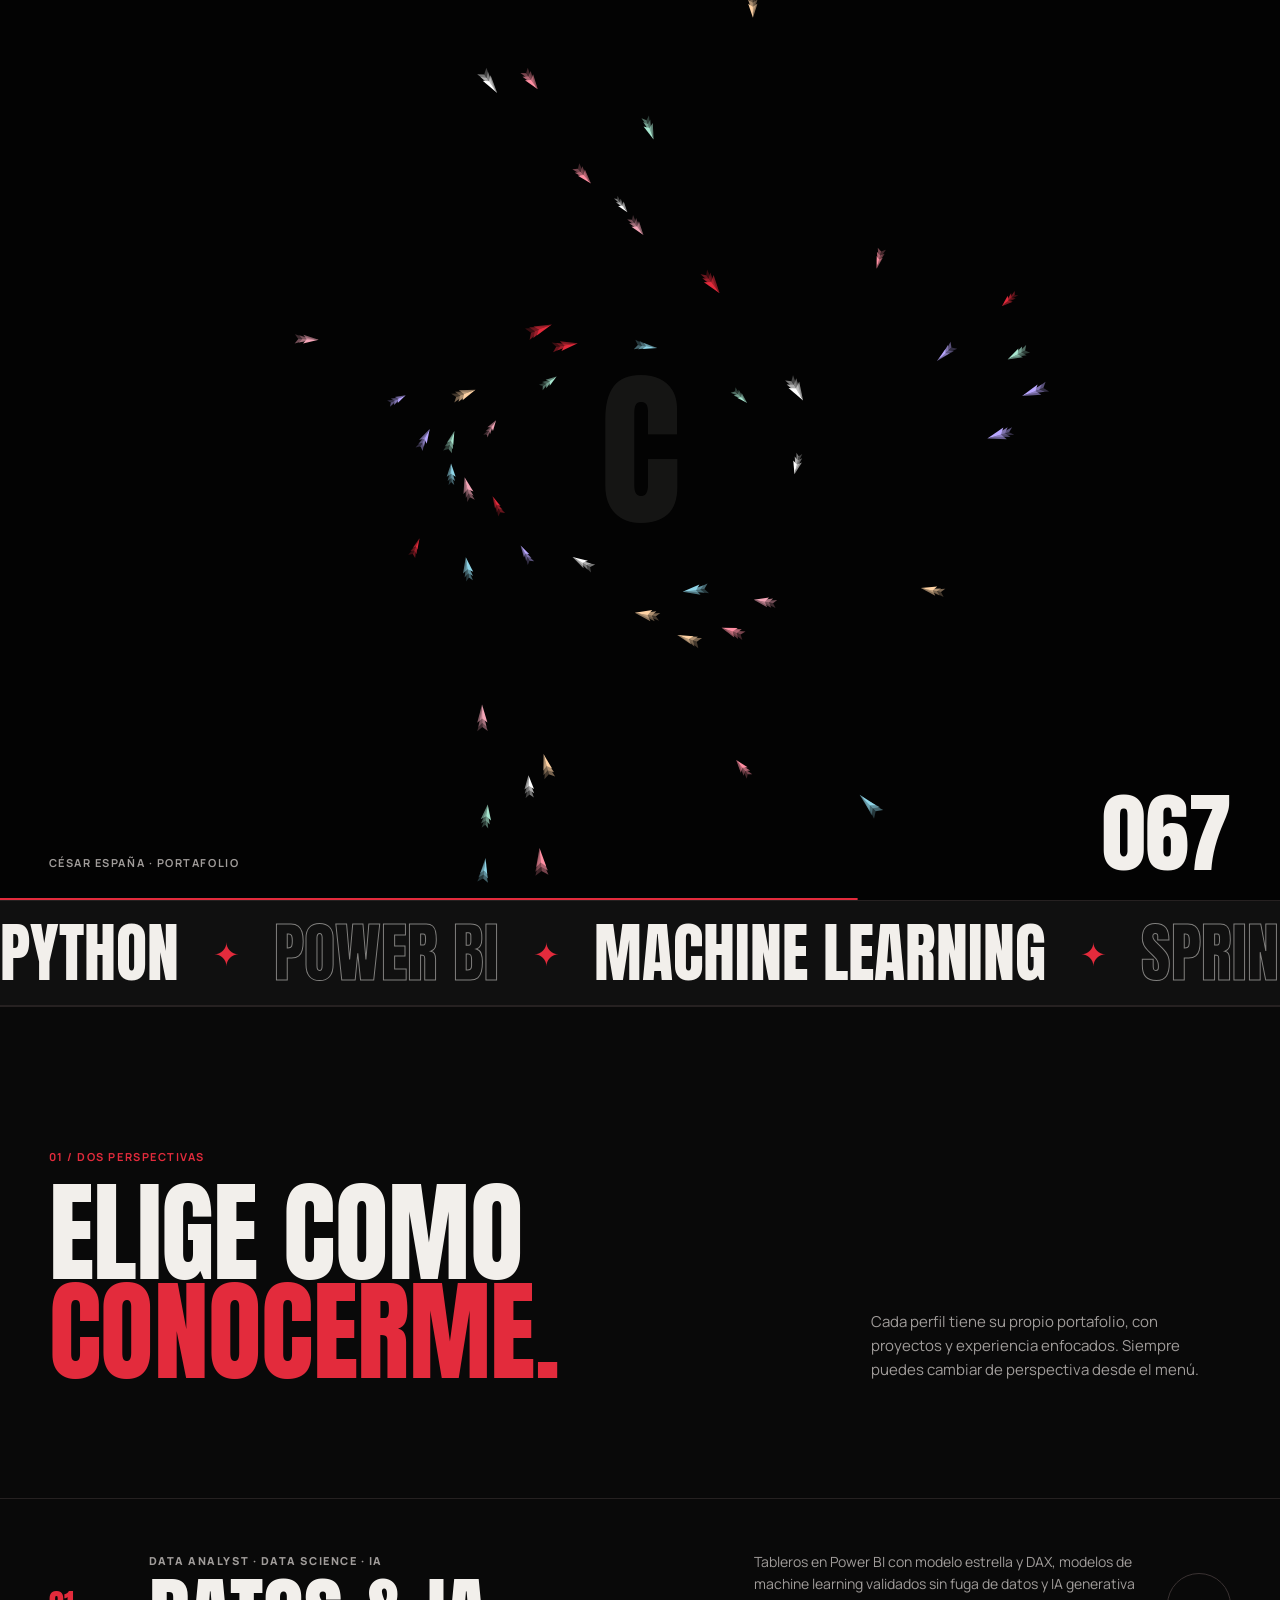
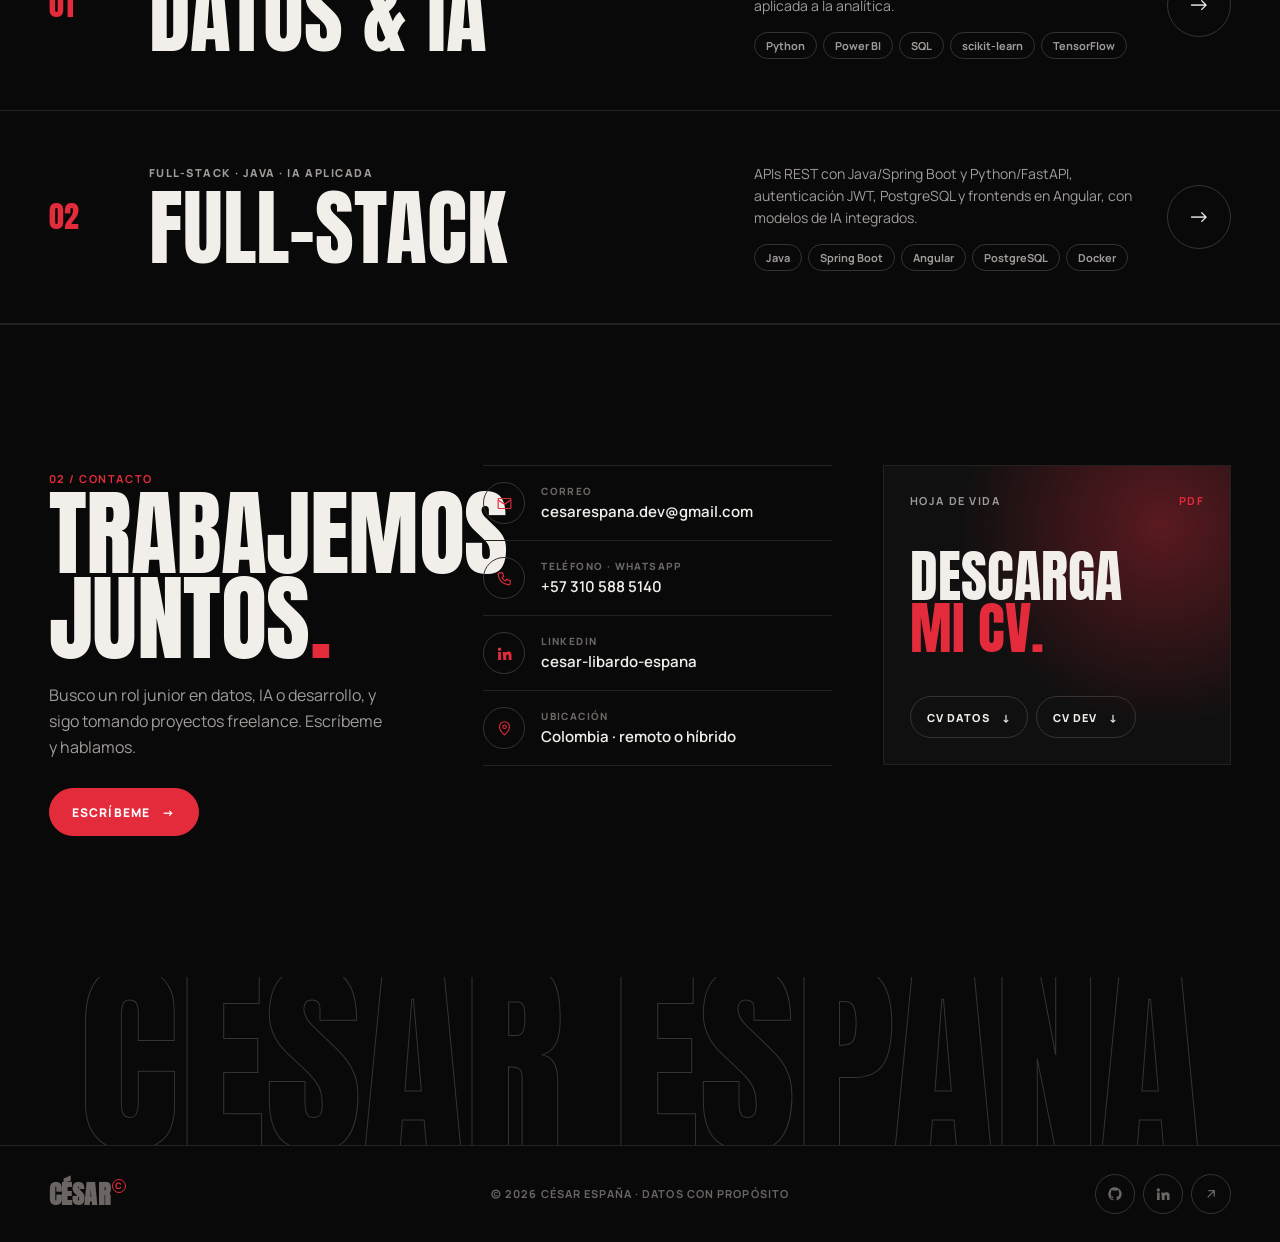
==== commit 4622fcde: "Portafolio: enfocar en empleo y separar experiencia de estudios Co-Authored-By: Claude Opus 5.5 <nor" ====
--- a/index.html
+++ b/index.html
@@ -143,9 +143,9 @@
 <section class="section-wrap" id="contacto">
   <div class="contact-grid">
     <div class="contact-intro">
-      <span class="label red">02 / Tu próximo proyecto</span>
+      <span class="label red">02 / Contacto</span>
       <h2 class="sec-title" data-split>Trabajemos<br>juntos<span class="dot">.</span></h2>
-      <p class="reveal">¿Tienes datos que nadie ha mirado o un proceso que pide software? Escríbeme y lo convertimos en algo que funcione.</p>
+      <p class="reveal">Busco un rol junior en datos, IA o desarrollo, y sigo tomando proyectos freelance. Escríbeme y hablamos.</p>
       <a class="btn btn-solid reveal" href="mailto:cesarespana.dev@gmail.com">Escríbeme <span class="arr">→</span></a>
     </div>
 
--- a/assets/theme.css
+++ b/assets/theme.css
@@ -775,6 +775,8 @@
 .journey-side .sec-title { font-size: clamp(48px, 6vw, 96px); }
 .journey-side p { color: var(--muted); font-size: 14px; margin-top: 18px; }
 .acc { border-top: 1px solid var(--line); }
+.acc-group { margin: 0 0 16px; }
+.acc + .acc-group { margin-top: 48px; }
 .acc-item { border-bottom: 1px solid var(--line); }
 .acc-head {
   width: 100%;
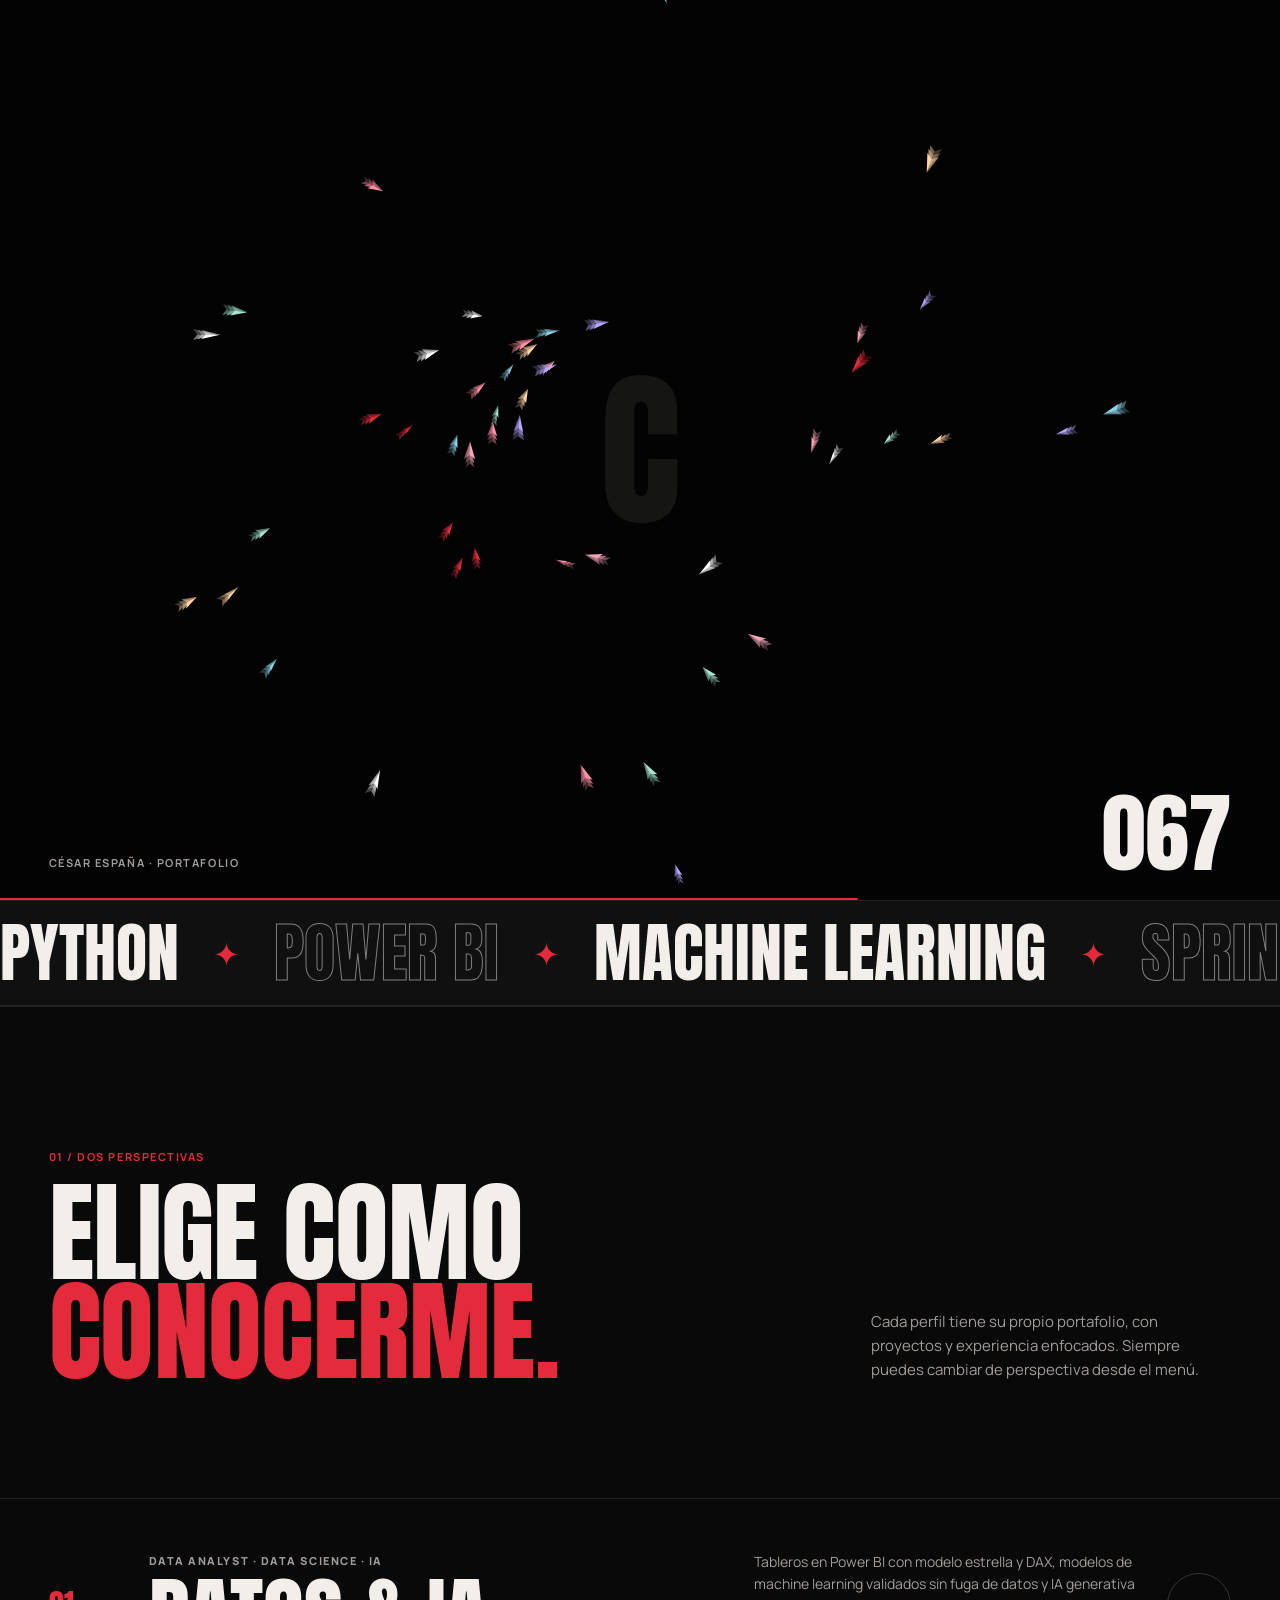
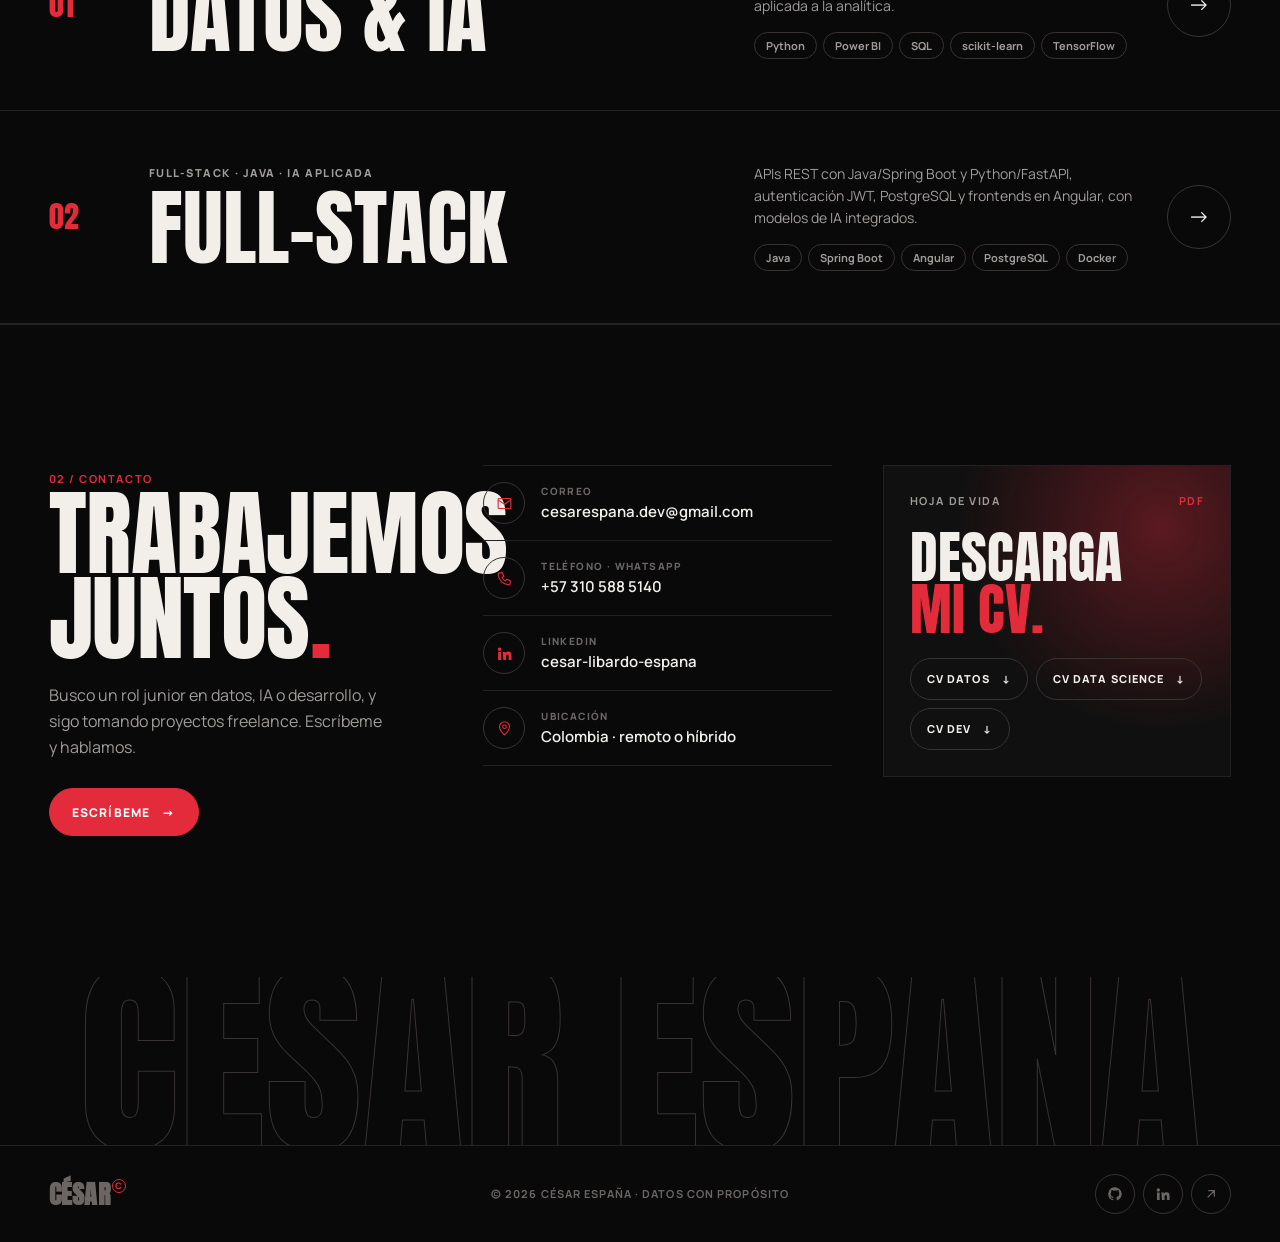
==== commit 844e7c15: "Portafolio: CV actualizados y CV de Data Science Co-Authored-By: Claude Opus 5.5 <noreply@anthropic." ====
--- a/index.html
+++ b/index.html
@@ -165,6 +165,7 @@
       <h3>Descarga<span>mi CV.</span></h3>
       <div class="btn-row">
         <a class="btn" href="Documentos/Data –Cesar-España-CV.pdf" download>CV Datos <span class="arr">↓</span></a>
+        <a class="btn" href="Documentos/Data Science –Cesar-España-CV.pdf" download>CV Data Science <span class="arr">↓</span></a>
         <a class="btn" href="Documentos/Dev –Cesar-España-CV.pdf" download>CV Dev <span class="arr">↓</span></a>
       </div>
     </div>
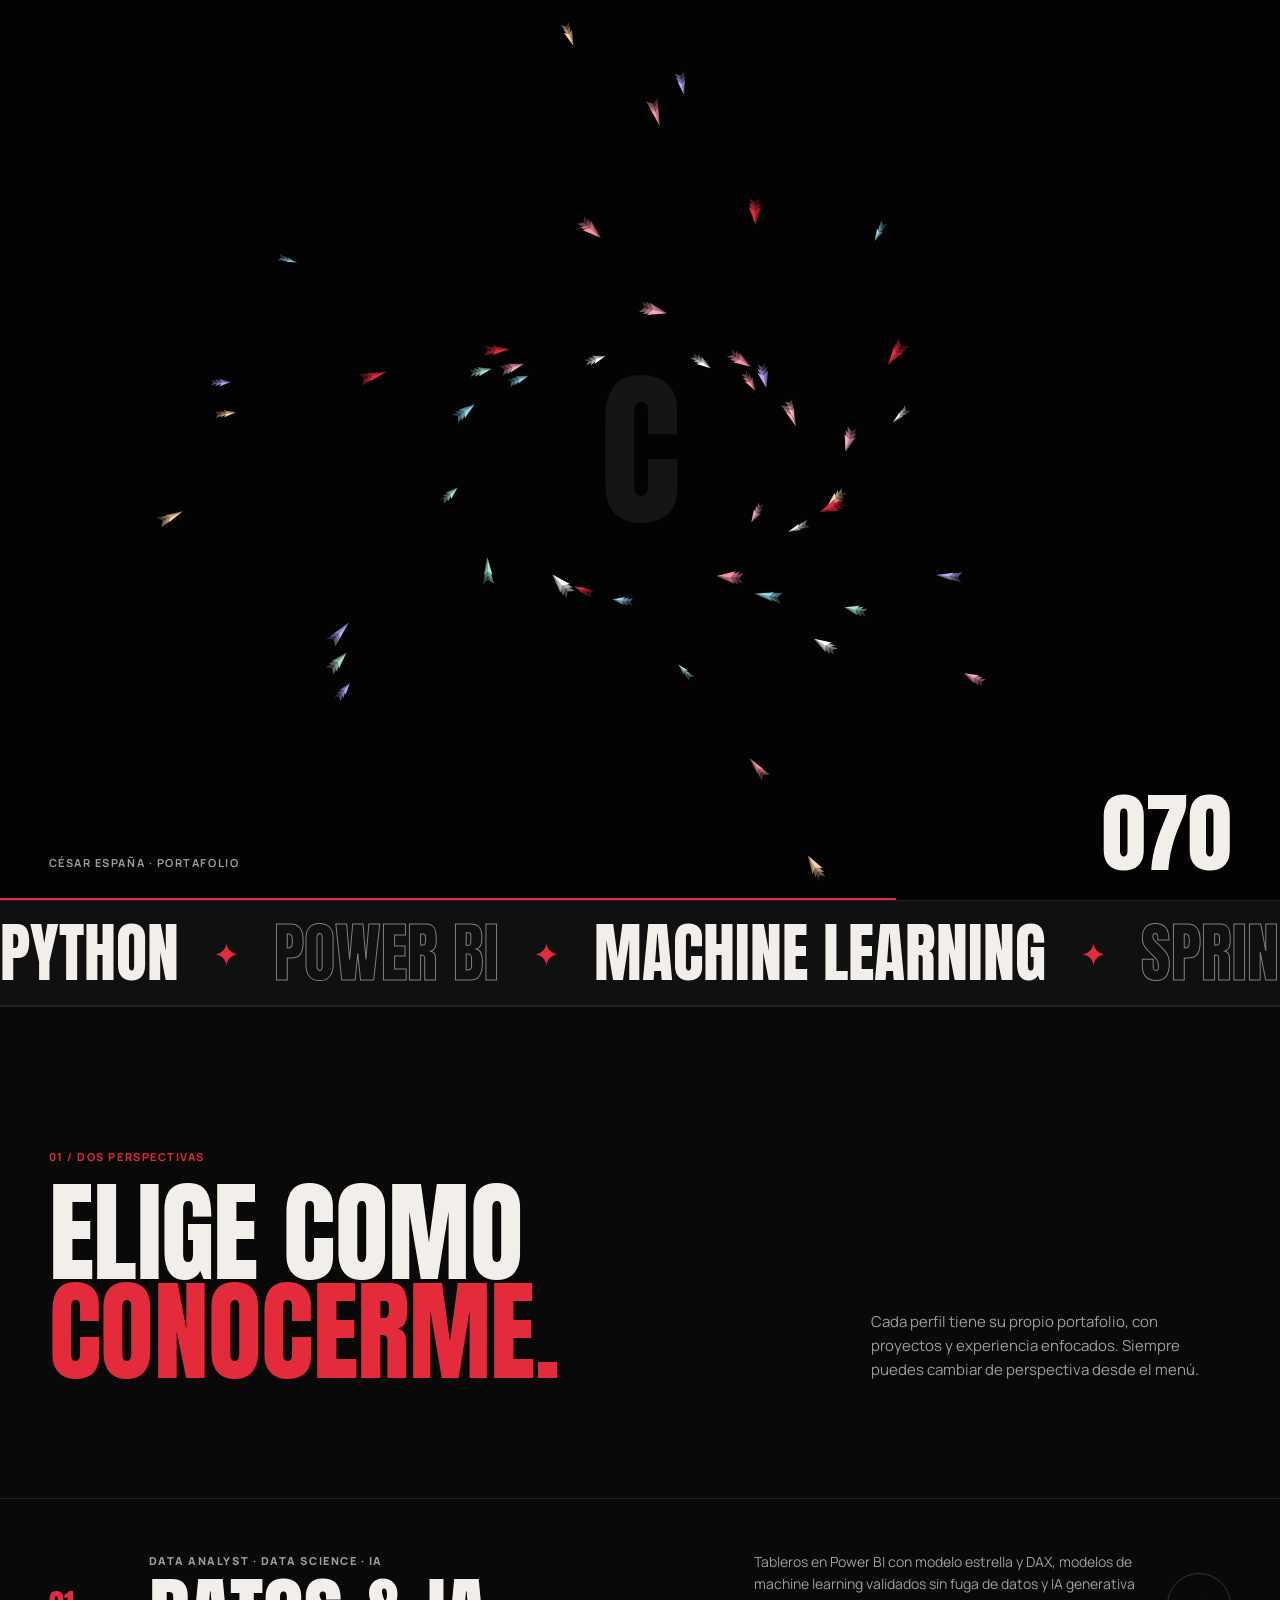
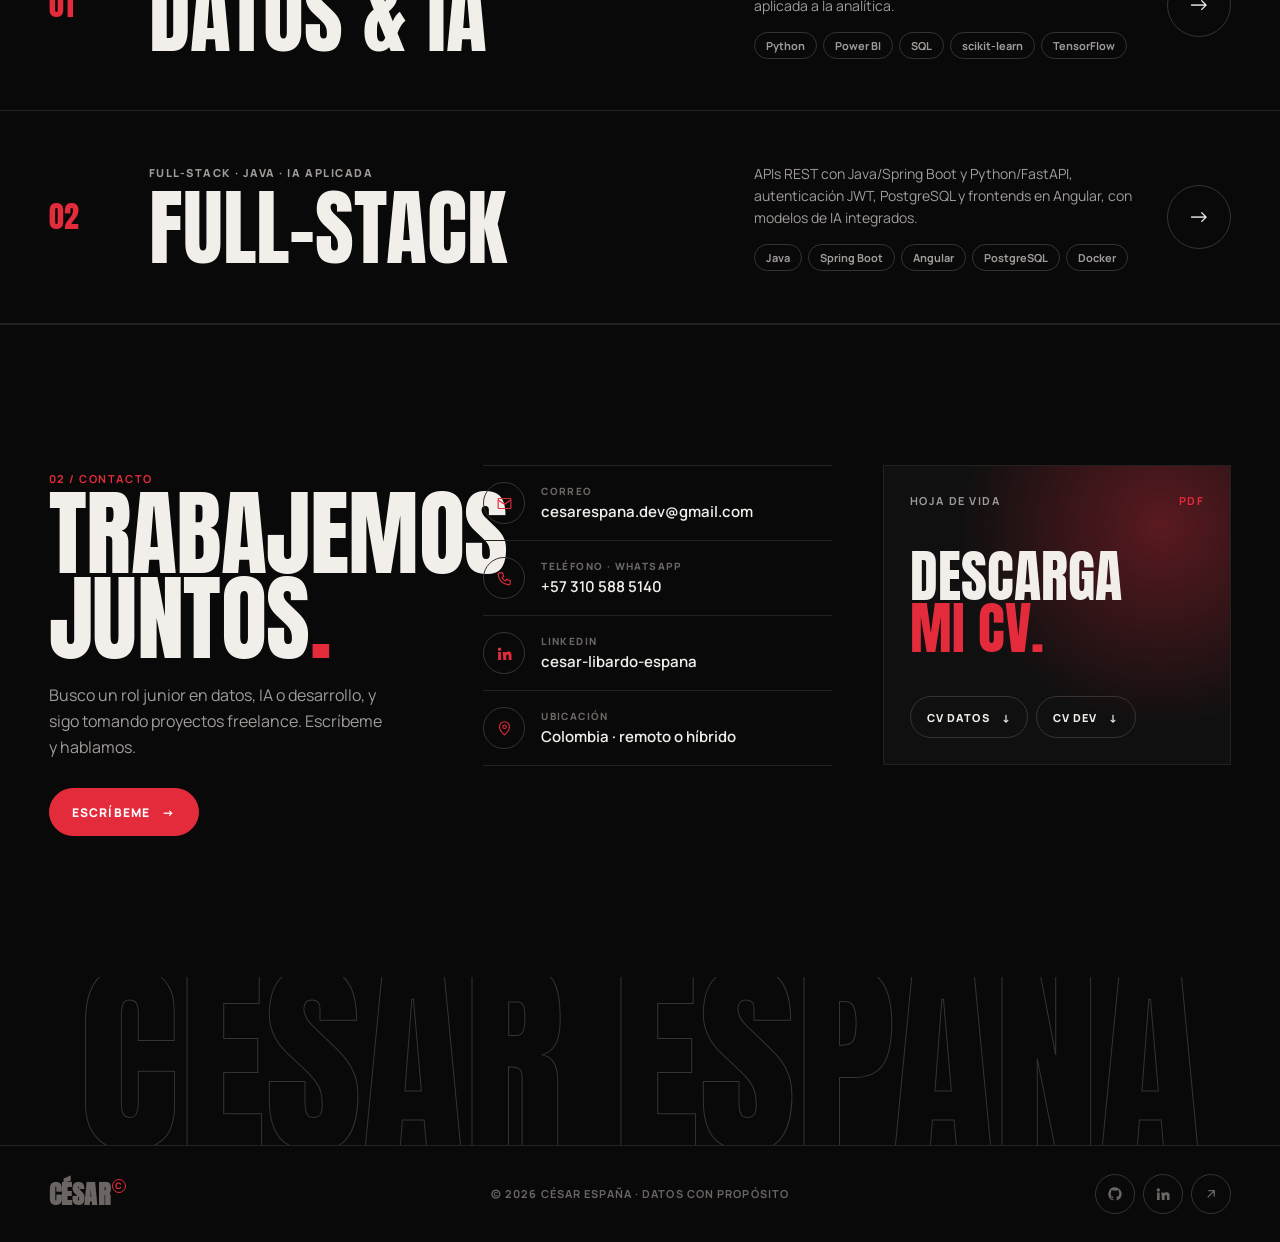
==== commit 288dd069: "Portafolio: volver a los CV anteriores y quitar Data Science Co-Authored-By: Claude Opus 5.5 <norepl" ====
--- a/index.html
+++ b/index.html
@@ -165,7 +165,6 @@
       <h3>Descarga<span>mi CV.</span></h3>
       <div class="btn-row">
         <a class="btn" href="Documentos/Data –Cesar-España-CV.pdf" download>CV Datos <span class="arr">↓</span></a>
-        <a class="btn" href="Documentos/Data Science –Cesar-España-CV.pdf" download>CV Data Science <span class="arr">↓</span></a>
         <a class="btn" href="Documentos/Dev –Cesar-España-CV.pdf" download>CV Dev <span class="arr">↓</span></a>
       </div>
     </div>
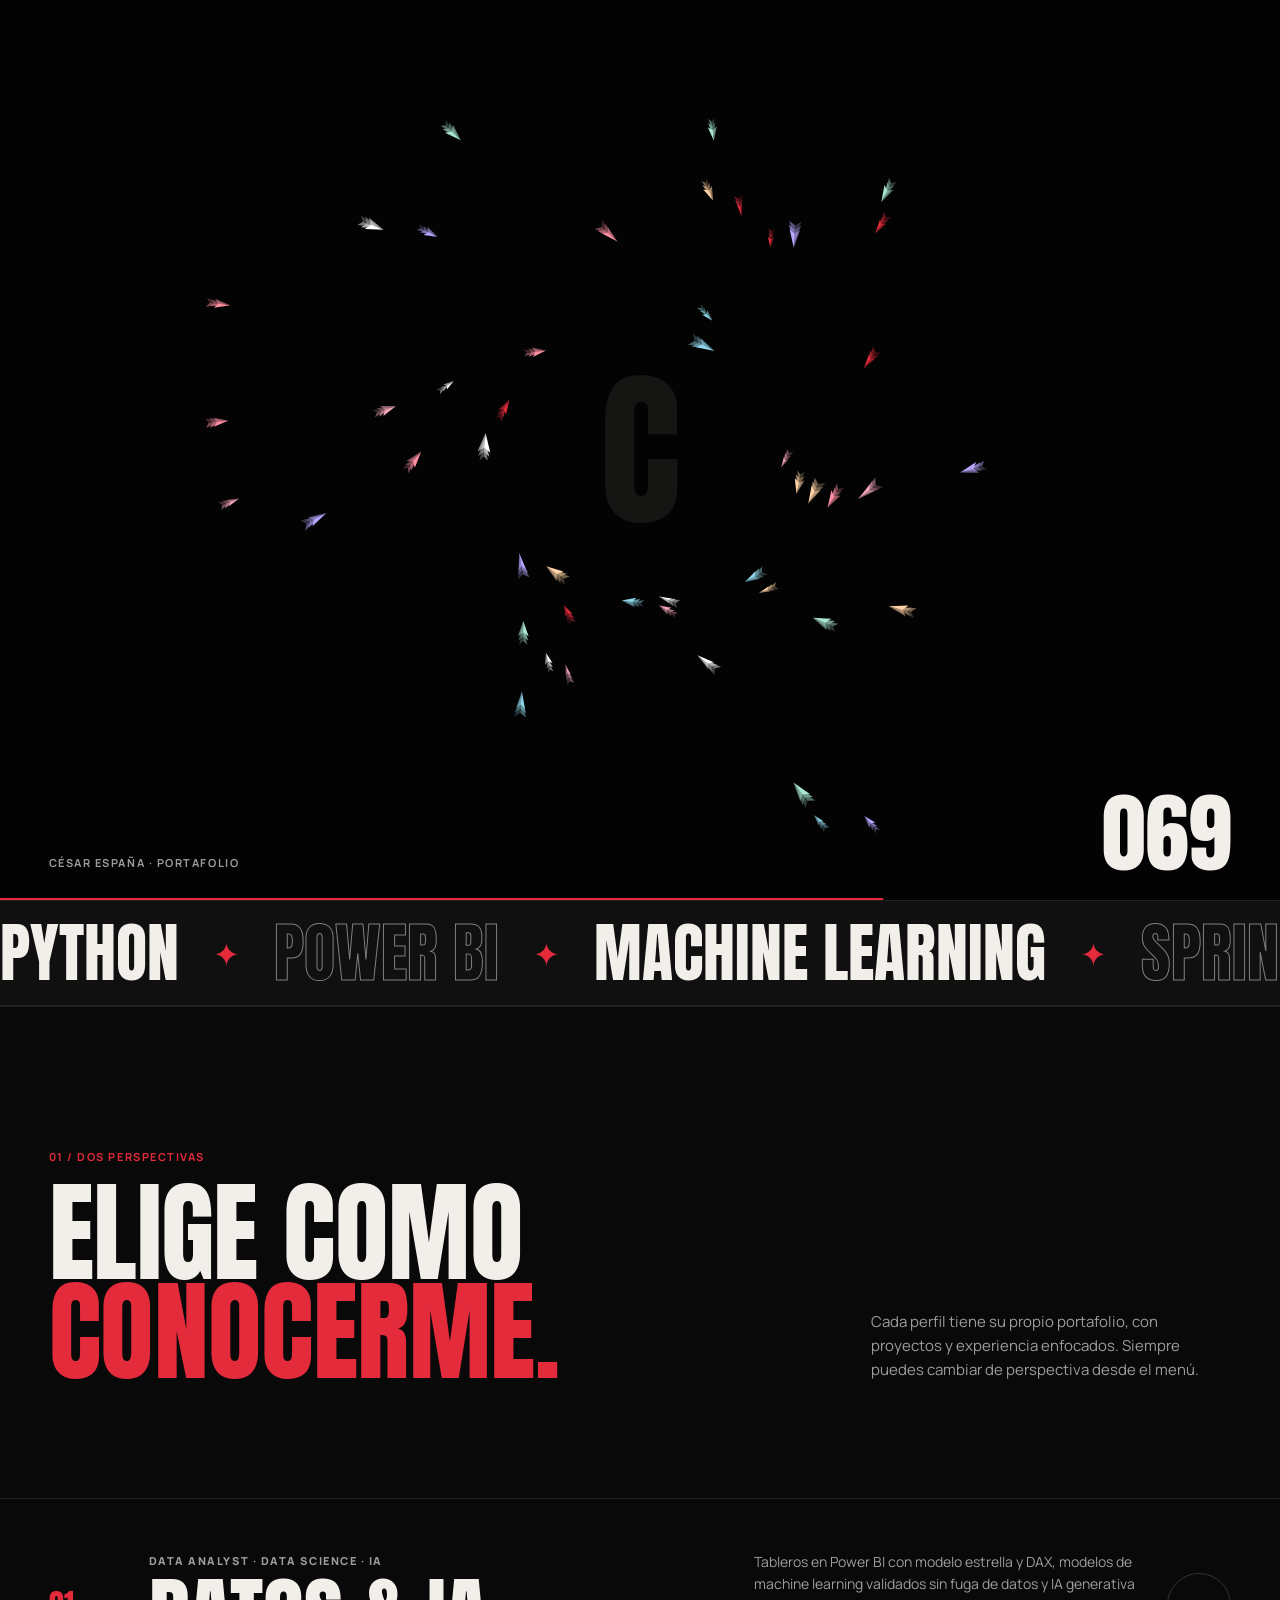
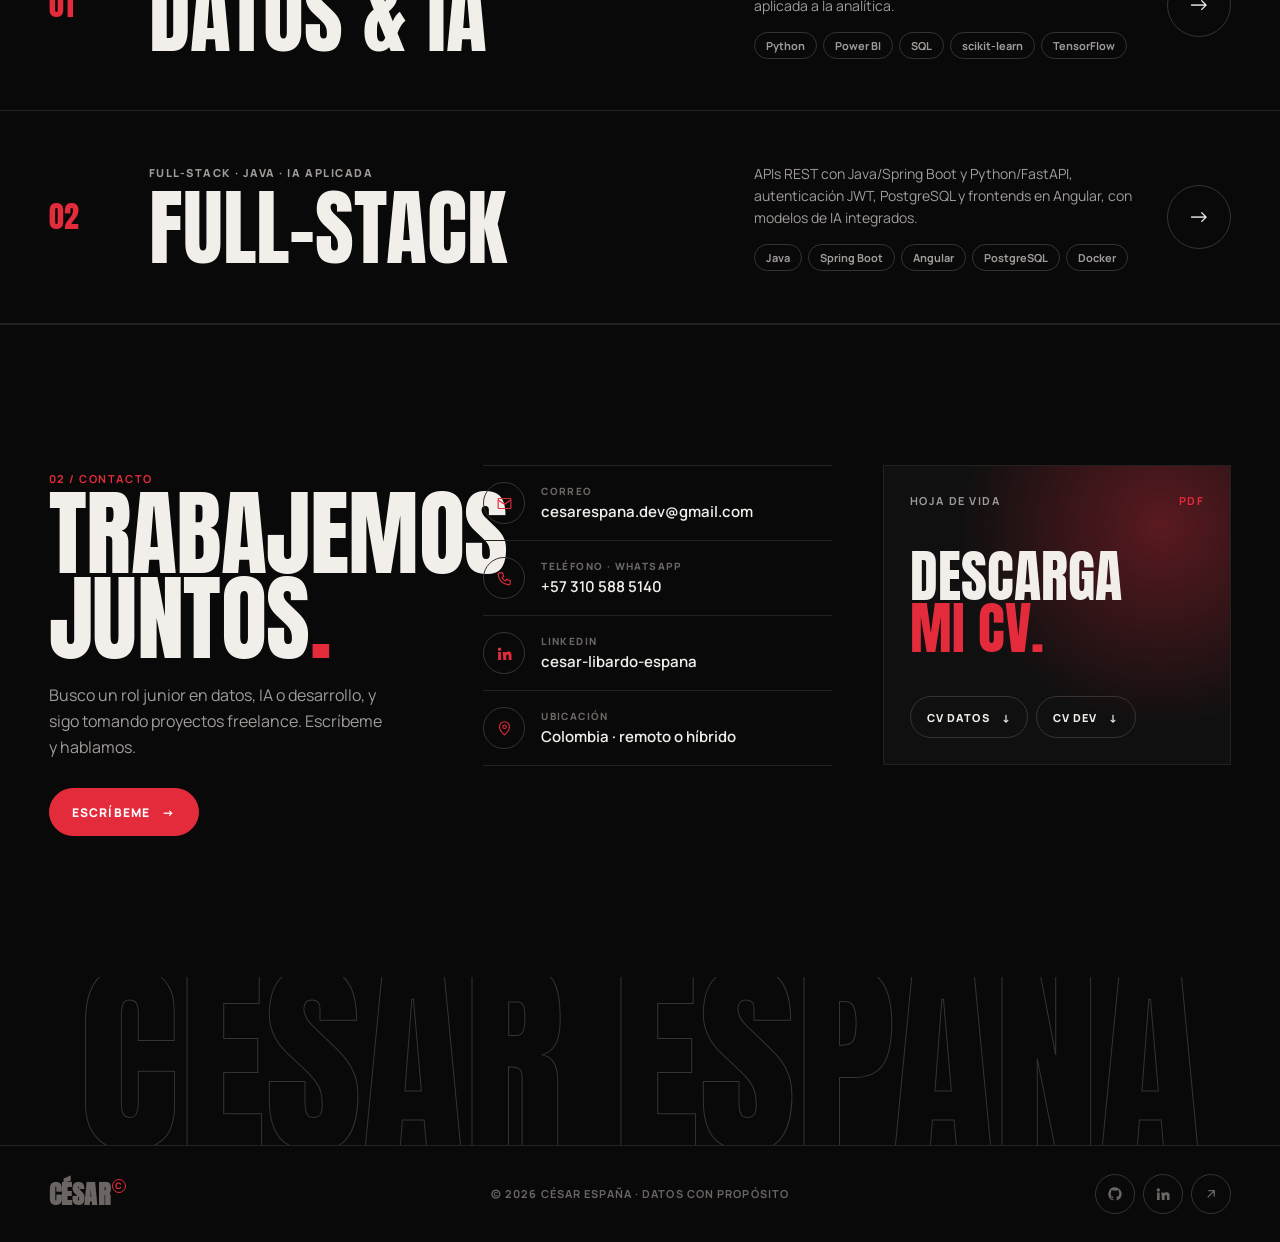
==== commit 442d3a49: "Portafolio: no mostrar los años de freelance Co-Authored-By: Claude Opus 5.5 <noreply@anthropic.com>" ====
--- a/index.html
+++ b/index.html
@@ -83,7 +83,6 @@
   </div>
 
   <div class="hero-side fade-up" style="--d:1.25s">
-    <div class="stat">+1 año<small>Freelance con clientes</small></div>
     <div class="stat">02<small>Másteres en IA</small></div>
   </div>
 
